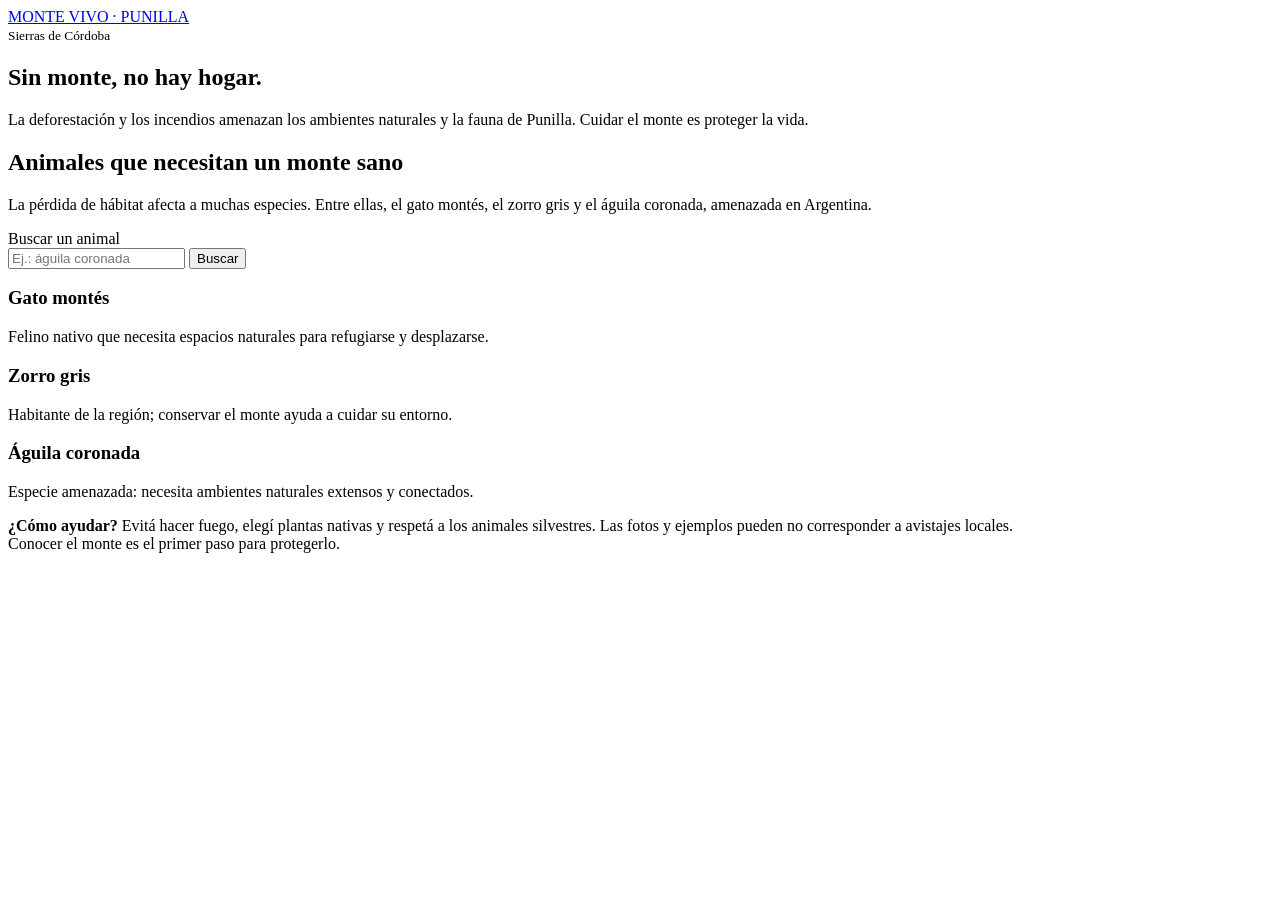
==== index.html @ 1c0e65d2 "Add initial HTML structure for Monte Vivo project" ====
<!DOCTYPE html>
<html lang="es">
<head>
  <meta charset="UTF-8">
  <meta name="viewport" content="width=device-width, initial-scale=1.0">
  <meta name="description" content="La fauna y los bosques nativos de Punilla necesitan nuestra ayuda.">
  <title>Monte vivo | Punilla</title>
  <link rel="stylesheet" href="inde.css">
</head>
<body>
  <header><a href="#">MONTE VIVO · PUNILLA</a></header>
  <section class="hero">
    <small>Sierras de Córdoba</small>
    <h1>Sin monte, no hay hogar.</h1>
    <p>La deforestación y los incendios amenazan los ambientes naturales y la fauna de Punilla. Cuidar el monte es proteger la vida.</p>
  </section>
  <main>
    <h2>Animales que necesitan un monte sano</h2>
    <p class="info">La pérdida de hábitat afecta a muchas especies. Entre ellas, el gato montés, el zorro gris y el águila coronada, amenazada en Argentina.</p>
    <form class="buscador" id="form-busqueda" role="search">
      <label for="busqueda">Buscar un animal</label>
      <div class="buscador-campo">
        <input id="busqueda" type="search" placeholder="Ej.: águila coronada" autocomplete="off">
        <button type="submit">Buscar</button>
      </div>
    </form>
    <p class="sin-resultados" id="sin-resultados" role="status" hidden>No encontramos animales con esa búsqueda.</p>
    <div class="fauna" id="lista-fauna">
      <article><h3>Gato montés</h3><p>Felino nativo que necesita espacios naturales para refugiarse y desplazarse.</p></article>
      <article><h3>Zorro gris</h3><p>Habitante de la región; conservar el monte ayuda a cuidar su entorno.</p></article>
      <article><h3>Águila coronada</h3><p>Especie amenazada: necesita ambientes naturales extensos y conectados.</p></article>
    </div>
    <div class="callout"><strong>¿Cómo ayudar?</strong> Evitá hacer fuego, elegí plantas nativas y respetá a los animales silvestres. <span class="info">Las fotos y ejemplos pueden no corresponder a avistajes locales.</span></div>
  </main>
  <footer>Conocer el monte es el primer paso para protegerlo.</footer>
  <script src="index.js" defer></script>
</body>
</html>
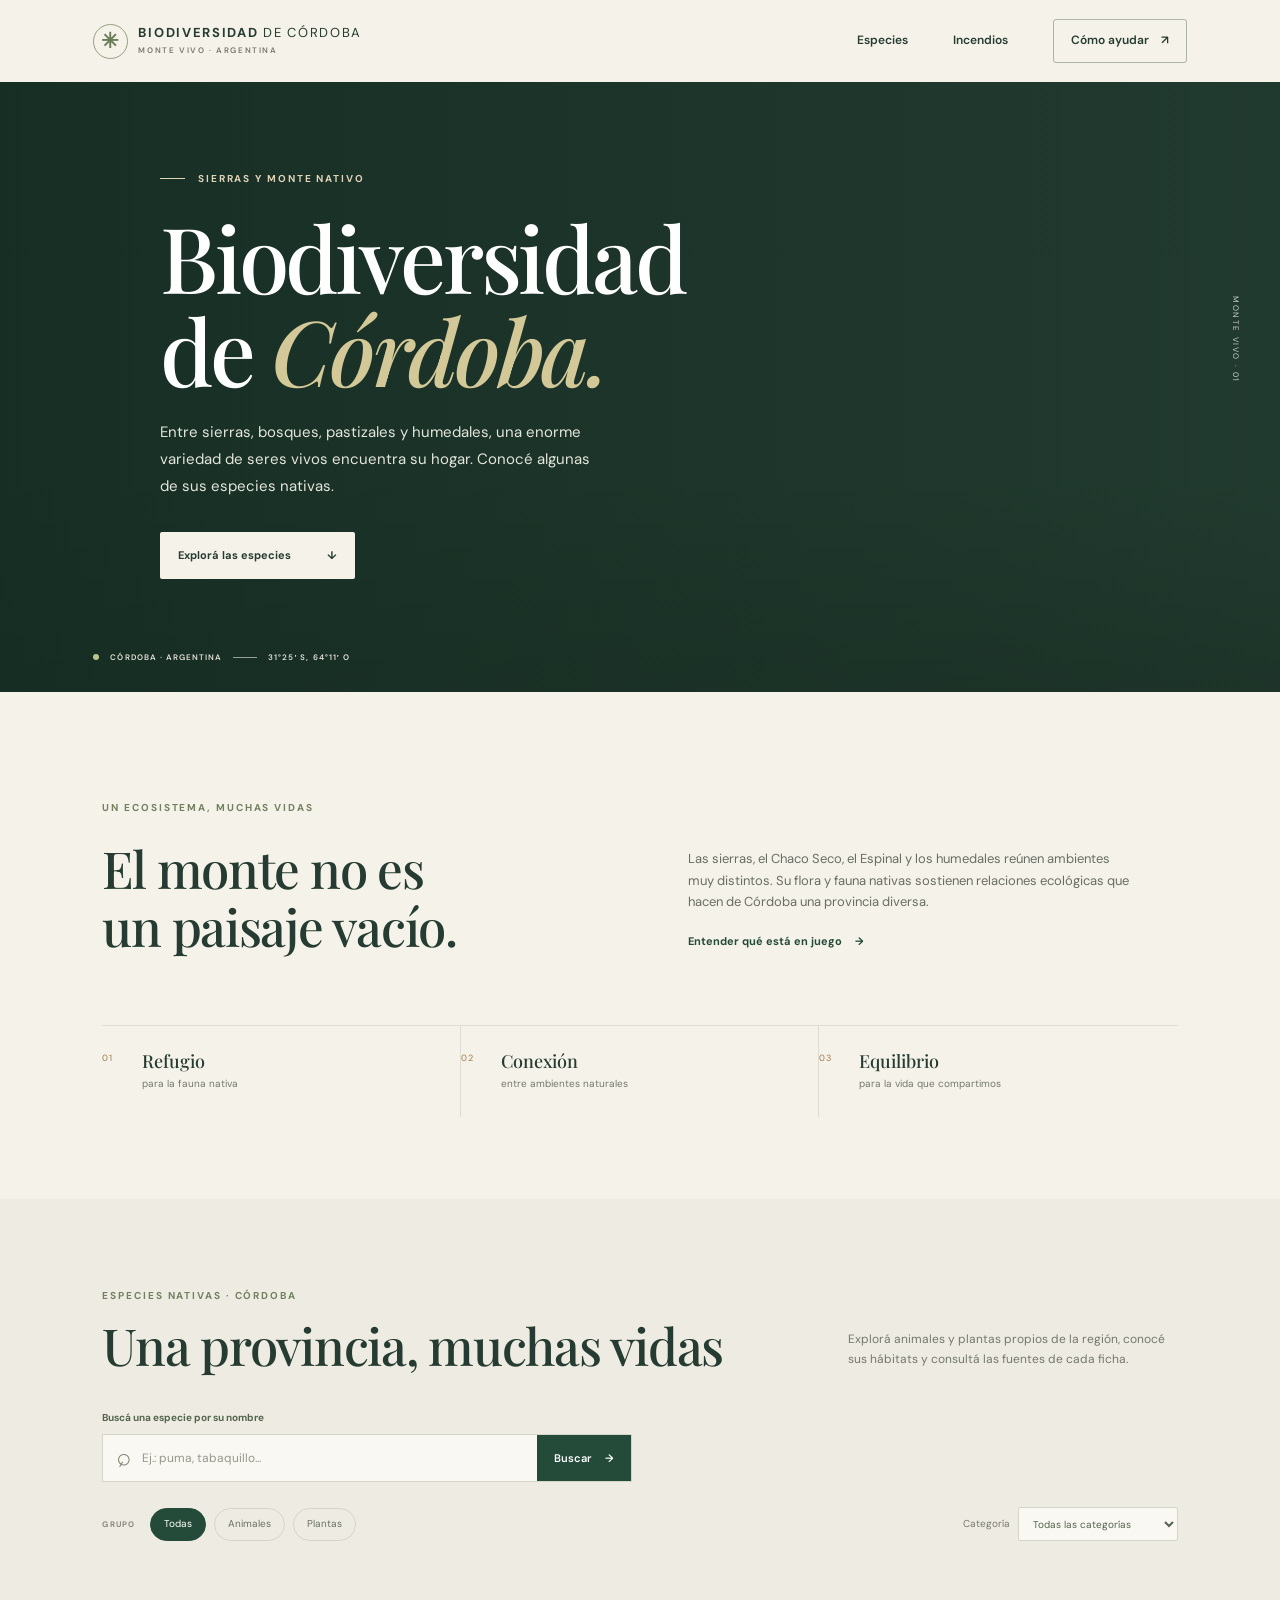
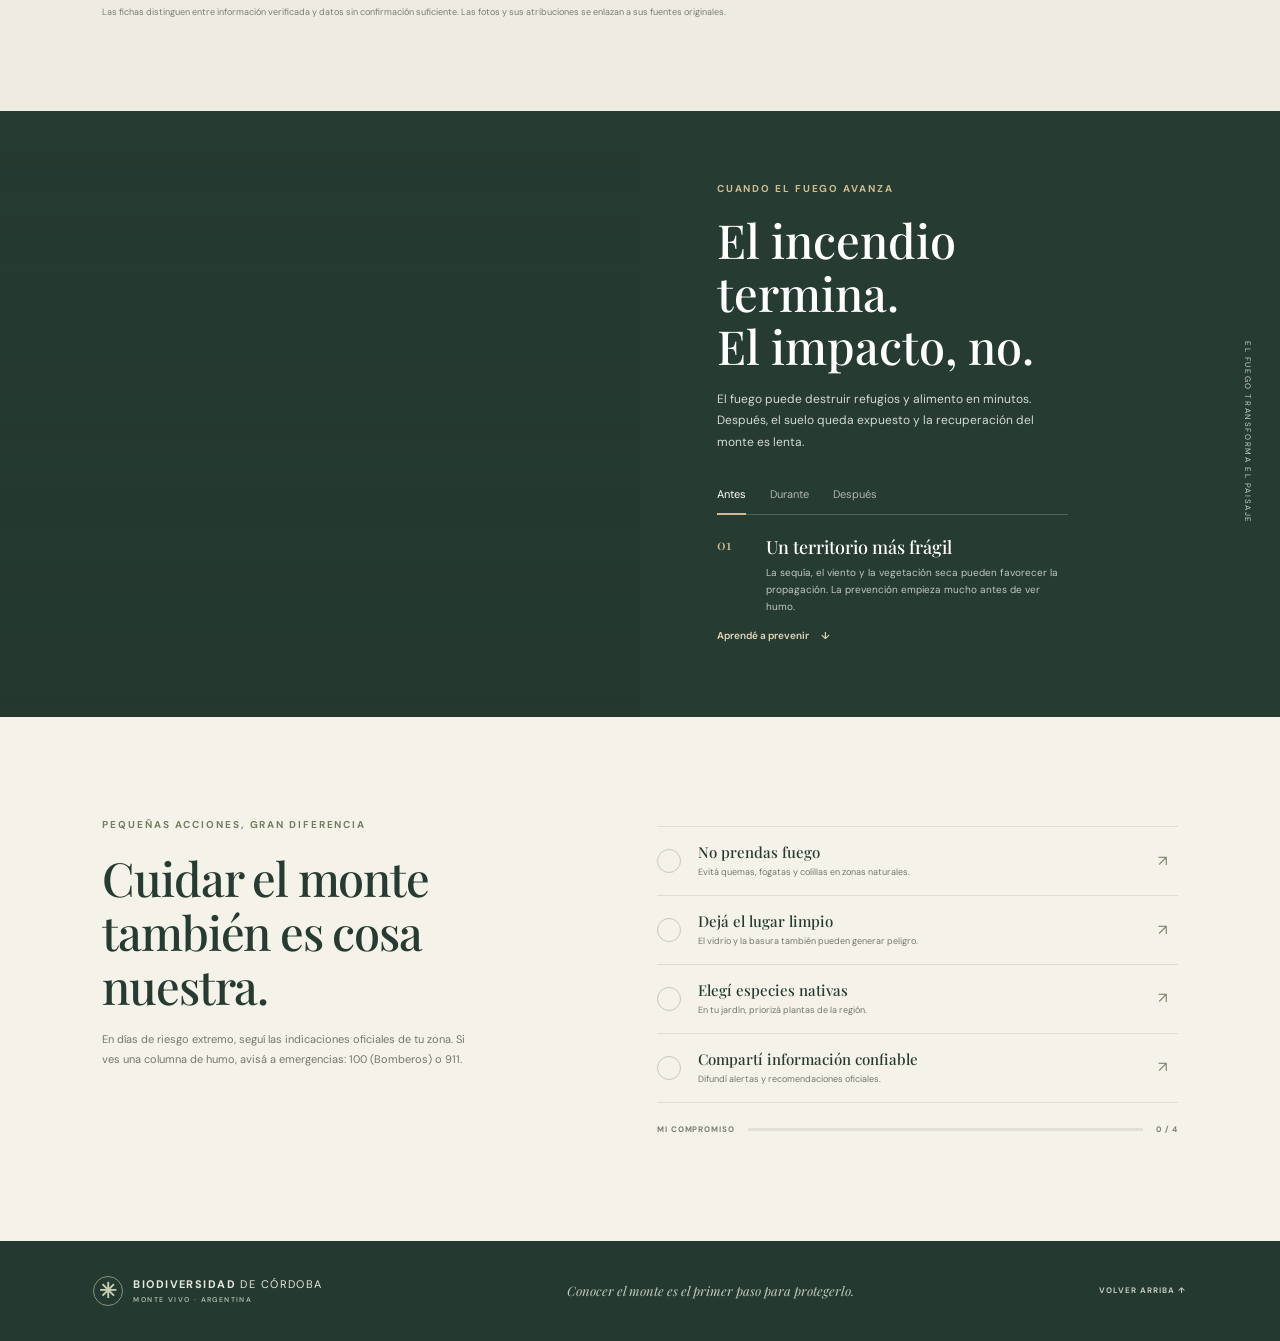
==== commit 46178aed: "idea de la pagina" ====
--- a/index.html
+++ b/index.html
@@ -3,36 +3,154 @@
 <head>
   <meta charset="UTF-8">
   <meta name="viewport" content="width=device-width, initial-scale=1.0">
-  <meta name="description" content="La fauna y los bosques nativos de Punilla necesitan nuestra ayuda.">
-  <title>Monte vivo | Punilla</title>
-  <link rel="stylesheet" href="inde.css">
+  <meta name="theme-color" content="#f5f2e9">
+  <meta name="description" content="Explorá la biodiversidad de Córdoba: animales y plantas nativos, sus hábitats y fuentes de información.">
+  <title>Biodiversidad de Córdoba | Monte vivo</title>
+  <link rel="preconnect" href="https://upload.wikimedia.org">
+  <link rel="preconnect" href="https://images.unsplash.com">
+  <link rel="stylesheet" href="style.css">
+  <script src="script.js" defer></script>
 </head>
 <body>
-  <header><a href="#">MONTE VIVO · PUNILLA</a></header>
-  <section class="hero">
-    <small>Sierras de Córdoba</small>
-    <h1>Sin monte, no hay hogar.</h1>
-    <p>La deforestación y los incendios amenazan los ambientes naturales y la fauna de Punilla. Cuidar el monte es proteger la vida.</p>
-  </section>
+  <header class="site-header">
+    <a class="brand" href="#" aria-label="Monte vivo, inicio">
+      <span class="brand-mark" aria-hidden="true">✳</span>
+      <span>BIODIVERSIDAD <span class="brand-light">DE CÓRDOBA</span><small>MONTE VIVO · ARGENTINA</small></span>
+    </a>
+    <nav aria-label="Navegación principal">
+      <a href="#especies">Especies</a>
+      <a href="#incendios">Incendios</a>
+      <a class="nav-cta" href="#ayudar">Cómo ayudar <span aria-hidden="true">↗</span></a>
+    </nav>
+  </header>
+
   <main>
-    <h2>Animales que necesitan un monte sano</h2>
-    <p class="info">La pérdida de hábitat afecta a muchas especies. Entre ellas, el gato montés, el zorro gris y el águila coronada, amenazada en Argentina.</p>
-    <form class="buscador" id="form-busqueda" role="search">
-      <label for="busqueda">Buscar un animal</label>
-      <div class="buscador-campo">
-        <input id="busqueda" type="search" placeholder="Ej.: águila coronada" autocomplete="off">
-        <button type="submit">Buscar</button>
+    <section class="hero" aria-labelledby="hero-title">
+      <div class="hero-image" aria-hidden="true"></div>
+      <div class="hero-content">
+        <p class="eyebrow"><span class="eyebrow-line"></span> SIERRAS Y MONTE NATIVO</p>
+        <h1 id="hero-title">Biodiversidad<br>de <em>Córdoba.</em></h1>
+        <p class="hero-copy">Entre sierras, bosques, pastizales y humedales, una enorme variedad de seres vivos encuentra su hogar. Conocé algunas de sus especies nativas.</p>
+        <a class="button button-light" href="#especies">Explorá las especies <span aria-hidden="true">↓</span></a>
       </div>
-    </form>
-    <p class="sin-resultados" id="sin-resultados" role="status" hidden>No encontramos animales con esa búsqueda.</p>
-    <div class="fauna" id="lista-fauna">
-      <article><h3>Gato montés</h3><p>Felino nativo que necesita espacios naturales para refugiarse y desplazarse.</p></article>
-      <article><h3>Zorro gris</h3><p>Habitante de la región; conservar el monte ayuda a cuidar su entorno.</p></article>
-      <article><h3>Águila coronada</h3><p>Especie amenazada: necesita ambientes naturales extensos y conectados.</p></article>
-    </div>
-    <div class="callout"><strong>¿Cómo ayudar?</strong> Evitá hacer fuego, elegí plantas nativas y respetá a los animales silvestres. <span class="info">Las fotos y ejemplos pueden no corresponder a avistajes locales.</span></div>
+      <div class="hero-note"><span class="note-dot"></span> CÓRDOBA · ARGENTINA <span class="note-divider"></span> 31°25′ S, 64°11′ O</div>
+      <div class="hero-side-label" aria-hidden="true">MONTE VIVO · 01</div>
+    </section>
+
+    <section class="intro section-wrap">
+      <p class="eyebrow eyebrow-dark">UN ECOSISTEMA, MUCHAS VIDAS</p>
+      <div class="intro-grid">
+        <h2>El monte no es<br>un paisaje vacío.</h2>
+        <div class="intro-copy">
+          <p>Las sierras, el Chaco Seco, el Espinal y los humedales reúnen ambientes muy distintos. Su flora y fauna nativas sostienen relaciones ecológicas que hacen de Córdoba una provincia diversa.</p>
+          <a class="text-link" href="#incendios">Entender qué está en juego <span aria-hidden="true">→</span></a>
+        </div>
+      </div>
+      <div class="intro-stats" aria-label="El monte es hogar de muchas formas de vida">
+        <div><span class="stat-mark">01</span><strong>Refugio</strong><small>para la fauna nativa</small></div>
+        <div><span class="stat-mark">02</span><strong>Conexión</strong><small>entre ambientes naturales</small></div>
+        <div><span class="stat-mark">03</span><strong>Equilibrio</strong><small>para la vida que compartimos</small></div>
+      </div>
+    </section>
+
+    <section class="species-section" id="especies" aria-labelledby="species-title">
+      <div class="section-wrap">
+        <div class="section-heading">
+          <div>
+            <p class="eyebrow eyebrow-dark">ESPECIES NATIVAS · CÓRDOBA</p>
+            <h2 id="species-title">Una provincia, muchas vidas</h2>
+          </div>
+          <p>Explorá animales y plantas propios de la región, conocé sus hábitats y consultá las fuentes de cada ficha.</p>
+        </div>
+        <form class="buscador" id="form-busqueda" role="search">
+          <label for="busqueda">Buscá una especie por su nombre</label>
+          <div class="buscador-campo">
+            <span class="search-icon" aria-hidden="true">⌕</span>
+            <input id="busqueda" type="search" placeholder="Ej.: puma, tabaquillo..." autocomplete="off">
+            <button type="submit" aria-label="Buscar especie">Buscar <span aria-hidden="true">→</span></button>
+          </div>
+        </form>
+        <div class="filter-row" role="group" aria-label="Filtrar por grupo">
+          <span>GRUPO</span>
+          <button type="button" class="filter-button active" data-filter="todos" aria-pressed="true">Todas</button>
+          <button type="button" class="filter-button" data-filter="animal" aria-pressed="false">Animales</button>
+          <button type="button" class="filter-button" data-filter="planta" aria-pressed="false">Plantas</button>
+          <label class="category-select-label" for="filtro-categoria">Categoría</label>
+          <select id="filtro-categoria" aria-label="Filtrar por categoría">
+            <option value="todas">Todas las categorías</option>
+            <option value="mamifero">Mamíferos</option>
+            <option value="ave">Aves</option>
+            <option value="reptil">Reptiles</option>
+            <option value="anfibio">Anfibios</option>
+            <option value="planta">Plantas</option>
+          </select>
+        </div>
+        <p class="sin-resultados" id="sin-resultados" role="status" hidden>No encontramos especies con esa búsqueda.</p>
+        <p class="results-count" id="results-count" aria-live="polite"></p>
+        <div class="fauna" id="lista-fauna"></div>
+        <p class="source-note">Las fichas distinguen entre información verificada y datos sin confirmación suficiente. Las fotos y sus atribuciones se enlazan a sus fuentes originales.</p>
+      </div>
+    </section>
+
+    <dialog class="species-dialog" id="species-dialog" aria-labelledby="dialog-title">
+      <form method="dialog" class="dialog-close-form">
+        <button class="dialog-close" aria-label="Cerrar ficha">×</button>
+      </form>
+      <div id="dialog-content"></div>
+    </dialog>
+
+    <section class="fire-section" id="incendios" aria-labelledby="fire-title">
+      <div class="fire-image" aria-hidden="true"></div>
+      <div class="fire-content">
+        <p class="eyebrow">CUANDO EL FUEGO AVANZA</p>
+        <h2 id="fire-title">El incendio termina.<br>El impacto, no.</h2>
+        <p class="fire-lead">El fuego puede destruir refugios y alimento en minutos. Después, el suelo queda expuesto y la recuperación del monte es lenta.</p>
+        <div class="fire-tabs" role="tablist" aria-label="Impacto de los incendios">
+          <button type="button" role="tab" id="tab-antes" aria-selected="true" aria-controls="panel-incendio" data-tab="antes">Antes</button>
+          <button type="button" role="tab" id="tab-durante" aria-selected="false" aria-controls="panel-incendio" data-tab="durante" tabindex="-1">Durante</button>
+          <button type="button" role="tab" id="tab-despues" aria-selected="false" aria-controls="panel-incendio" data-tab="despues" tabindex="-1">Después</button>
+        </div>
+        <div class="fire-panel" id="panel-incendio" role="tabpanel" aria-labelledby="tab-antes" tabindex="0" aria-live="polite">
+          <span class="panel-index">01</span>
+          <div><h3>Un territorio más frágil</h3><p>La sequía, el viento y la vegetación seca pueden favorecer la propagación. La prevención empieza mucho antes de ver humo.</p></div>
+        </div>
+        <a class="fire-link" href="#ayudar">Aprendé a prevenir <span aria-hidden="true">↓</span></a>
+      </div>
+      <span class="fire-side-label" aria-hidden="true">EL FUEGO TRANSFORMA EL PAISAJE</span>
+    </section>
+
+    <section class="help-section section-wrap" id="ayudar" aria-labelledby="help-title">
+      <div class="help-intro">
+        <p class="eyebrow eyebrow-dark">PEQUEÑAS ACCIONES, GRAN DIFERENCIA</p>
+        <h2 id="help-title">Cuidar el monte<br>también es cosa nuestra.</h2>
+        <p>En días de riesgo extremo, seguí las indicaciones oficiales de tu zona. Si ves una columna de humo, avisá a emergencias: 100 (Bomberos) o 911.</p>
+      </div>
+      <div class="action-list" aria-label="Acciones para prevenir incendios">
+        <button class="action-item" type="button" aria-pressed="false">
+          <span class="action-check" aria-hidden="true">✓</span><span><strong>No prendas fuego</strong><small>Evitá quemas, fogatas y colillas en zonas naturales.</small></span><span class="action-arrow" aria-hidden="true">↗</span>
+        </button>
+        <button class="action-item" type="button" aria-pressed="false">
+          <span class="action-check" aria-hidden="true">✓</span><span><strong>Dejá el lugar limpio</strong><small>El vidrio y la basura también pueden generar peligro.</small></span><span class="action-arrow" aria-hidden="true">↗</span>
+        </button>
+        <button class="action-item" type="button" aria-pressed="false">
+          <span class="action-check" aria-hidden="true">✓</span><span><strong>Elegí especies nativas</strong><small>En tu jardín, priorizá plantas de la región.</small></span><span class="action-arrow" aria-hidden="true">↗</span>
+        </button>
+        <button class="action-item" type="button" aria-pressed="false">
+          <span class="action-check" aria-hidden="true">✓</span><span><strong>Compartí información confiable</strong><small>Difundí alertas y recomendaciones oficiales.</small></span><span class="action-arrow" aria-hidden="true">↗</span>
+        </button>
+        <div class="action-progress" aria-live="polite">
+          <span class="progress-label">MI COMPROMISO</span>
+          <div class="progress-track"><span id="progress-fill"></span></div>
+          <span id="progress-count">0 / 4</span>
+        </div>
+      </div>
+    </section>
   </main>
-  <footer>Conocer el monte es el primer paso para protegerlo.</footer>
-  <script src="index.js" defer></script>
+
+  <footer class="site-footer">
+    <a class="brand footer-brand" href="#"><span class="brand-mark" aria-hidden="true">✳</span><span>BIODIVERSIDAD <span class="brand-light">DE CÓRDOBA</span><small>MONTE VIVO · ARGENTINA</small></span></a>
+    <p>Conocer el monte es el primer paso para protegerlo.</p>
+    <a class="back-top" href="#" aria-label="Volver al inicio">VOLVER ARRIBA ↑</a>
+  </footer>
 </body>
 </html>
--- a/style.css
+++ b/style.css
@@ -0,0 +1,270 @@
+@import url("https://fonts.googleapis.com/css2?family=DM+Sans:wght@400;500;600;700&family=Playfair+Display:ital,wght@0,500;0,600;0,700;1,500;1,600&display=swap");
+
+:root {
+  color-scheme: light;
+  --paper: #f5f2e9;
+  --ink: #263c32;
+  --green: #244b3a;
+  --moss: #687d58;
+  --muted: #73786e;
+  --line: #deddd1;
+  --serif: "Playfair Display", Georgia, serif;
+  --sans: "DM Sans", Arial, sans-serif;
+}
+
+* { box-sizing: border-box; }
+html { scroll-behavior: smooth; scroll-padding-top: 85px; }
+body { margin: 0; color: var(--ink); background: var(--paper); font: 15px/1.65 var(--sans); }
+a { color: inherit; }
+button, input { font: inherit; }
+button:focus-visible, a:focus-visible, input:focus-visible { outline: 2px solid #d59a53; outline-offset: 4px; }
+.site-header { height: 82px; padding: 0 7.3%; display: flex; align-items: center; justify-content: space-between; background: var(--paper); }
+.brand { display: inline-flex; align-items: center; gap: 10px; text-decoration: none; font-size: 13px; font-weight: 700; letter-spacing: .13em; line-height: 1.15; }
+.brand-mark { display: grid; width: 35px; height: 35px; place-items: center; border: 1px solid #93a081; border-radius: 50%; color: var(--moss); font-size: 21px; }
+.brand-light { font-weight: 400; }
+.brand small { display: block; margin-top: 5px; color: #77796f; font-size: 8px; font-weight: 600; letter-spacing: .2em; }
+.site-header nav { display: flex; align-items: center; gap: clamp(20px, 3.5vw, 48px); }
+.site-header nav a { text-decoration: none; font-size: 12px; font-weight: 600; }
+.site-header nav a:hover, .text-link:hover { color: #a26d37; }
+.site-header nav .nav-cta { padding: 11px 17px; border: 1px solid #aeb4a3; border-radius: 3px; }
+.nav-cta span { margin-left: 9px; }
+
+.hero { position: relative; display: flex; min-height: 610px; align-items: center; overflow: hidden; color: white; background: #233d31; }
+.hero-image { position: absolute; inset: 0; background: linear-gradient(90deg, rgba(20, 43, 34, .82) 0%, rgba(23, 45, 35, .58) 47%, rgba(22, 38, 31, .12) 100%), linear-gradient(0deg, rgba(17, 33, 25, .28), transparent 35%), url("https://images.unsplash.com/photo-1448375240586-882707db888b?auto=format&fit=crop&w=2000&q=85") center 48%/cover; transform: scale(1.015); }
+.hero-content { position: relative; z-index: 1; width: min(660px, 68%); margin: 0 0 24px 12.5%; }
+.eyebrow { margin: 0; color: #e0d4b8; font-size: 10px; font-weight: 700; letter-spacing: .19em; }
+.eyebrow-line { display: inline-block; width: 25px; height: 1px; margin: 0 9px 3px 0; background: currentColor; }
+.hero h1 { margin: 23px 0 22px; font: 500 clamp(54px, 7.4vw, 91px)/1.02 var(--serif); letter-spacing: -.035em; }
+.hero h1 em { color: #d3c897; font-weight: 500; }
+.hero-copy { max-width: 430px; margin: 0 0 32px; color: #e4e6dc; font-size: 15px; line-height: 1.8; }
+.button { display: inline-flex; align-items: center; justify-content: space-between; gap: 36px; min-height: 47px; padding: 0 17px; border: 1px solid transparent; border-radius: 2px; text-decoration: none; font-size: 11px; font-weight: 700; transition: background .2s, color .2s; }
+.button-light { color: var(--ink); background: #f5f2e9; }
+.button-light:hover { color: white; background: #526a4c; }
+.hero-note { position: absolute; z-index: 1; bottom: 28px; left: 7.3%; display: flex; align-items: center; gap: 11px; color: #e3e1d7; font-size: 8px; font-weight: 600; letter-spacing: .13em; }
+.note-dot { width: 6px; height: 6px; border-radius: 50%; background: #b9c68b; }
+.note-divider { width: 24px; height: 1px; background: rgba(255,255,255,.55); }
+.hero-side-label, .fire-side-label { position: absolute; right: 3%; color: rgba(255,255,255,.76); font-size: 8px; letter-spacing: .2em; writing-mode: vertical-rl; }
+.hero-side-label { top: 35%; }
+
+.section-wrap { width: min(1100px, 84%); margin: 0 auto; }
+.intro { padding-top: 108px; padding-bottom: 82px; }
+.eyebrow-dark { color: #71805f; }
+.intro-grid { display: grid; grid-template-columns: 1fr 1fr; gap: 9%; align-items: center; margin-top: 22px; }
+.intro h2, .section-heading h2, .help-intro h2 { margin: 0; font: 500 clamp(36px, 4.2vw, 51px)/1.15 var(--serif); letter-spacing: -.025em; }
+.intro-copy { max-width: 450px; padding-top: 5px; color: #686e64; font-size: 13px; }
+.intro-copy p { margin: 0 0 17px; }
+.text-link { color: var(--green); font-size: 11px; font-weight: 700; text-decoration: none; }
+.text-link span { margin-left: 10px; }
+.intro-stats { display: grid; grid-template-columns: repeat(3, 1fr); margin-top: 69px; border-top: 1px solid var(--line); }
+.intro-stats > div { position: relative; min-height: 91px; padding: 23px 18px 0 40px; border-right: 1px solid var(--line); }
+.intro-stats > div:first-child { padding-left: 40px; }
+.intro-stats > div:last-child { border: 0; }
+.stat-mark { position: absolute; top: 25px; left: 0; color: #a17a4c; font-size: 9px; letter-spacing: .1em; }
+.intro-stats strong, .intro-stats small { display: block; }
+.intro-stats strong { font: 500 18px var(--serif); }
+.intro-stats small { margin-top: 3px; color: var(--muted); font-size: 10px; }
+
+.species-section { padding: 89px 0 90px; background: #eeece2; }
+.section-heading { display: flex; align-items: end; justify-content: space-between; gap: 40px; }
+.section-heading h2 { margin-top: 12px; }
+.section-heading > p { max-width: 330px; margin: 0 0 5px; color: var(--muted); font-size: 12px; }
+.buscador { max-width: 530px; margin: 35px 0 25px; }
+.buscador label { display: block; margin-bottom: 8px; color: #53644c; font-size: 10px; font-weight: 700; }
+.buscador-campo { display: flex; height: 48px; align-items: center; border: 1px solid #d3d5c9; background: #f9f8f2; }
+.search-icon { padding-left: 13px; color: #7c826f; font-size: 25px; line-height: 1; transform: rotate(-15deg); }
+.buscador input { min-width: 0; flex: 1; height: 100%; padding: 0 11px; border: 0; outline: 0; color: var(--ink); background: transparent; font-size: 12px; }
+.buscador input::placeholder { color: #95988c; }
+.buscador button { height: 100%; padding: 0 17px; border: 0; color: white; background: var(--green); cursor: pointer; font-size: 11px; font-weight: 600; }
+.buscador button span { margin-left: 10px; }
+.buscador button:hover { background: #49624a; }
+.filter-row { display: flex; align-items: center; gap: 8px; margin-bottom: 21px; }
+.filter-row > span { margin-right: 7px; color: #88887d; font-size: 8px; font-weight: 700; letter-spacing: .14em; }
+.filter-button { padding: 7px 13px; border: 1px solid #d3d5c9; border-radius: 20px; color: #697064; background: transparent; cursor: pointer; font-size: 10px; }
+.filter-button:hover, .filter-button.active { border-color: var(--green); color: white; background: var(--green); }
+.fauna { display: grid; grid-template-columns: repeat(4, minmax(0, 1fr)); gap: 15px; }
+.species-card { min-width: 0; overflow: hidden; background: #faf9f4; transition: transform .25s, box-shadow .25s; }
+.species-card:hover { transform: translateY(-4px); box-shadow: 0 13px 28px rgba(43, 54, 41, .09); }
+.species-card[hidden] { display: none; }
+.species-visual { position: relative; display: flex; height: 166px; align-items: end; justify-content: space-between; overflow: hidden; padding: 13px; color: white; background-position: center; background-size: cover; isolation: isolate; }
+.species-visual::before, .species-visual::after { position: absolute; z-index: -1; content: ""; }
+.species-visual::before { inset: 0; background: linear-gradient(0deg, rgba(20, 34, 26, .65), transparent 58%); }
+.species-visual::after { right: -12%; bottom: -57%; width: 88%; height: 120%; border: 1px solid rgba(255,255,255,.38); border-radius: 50%; box-shadow: 0 0 0 17px rgba(255,255,255,.08), 0 0 0 34px rgba(255,255,255,.06); transform: rotate(-15deg); }
+.visual-label, .visual-number { position: relative; z-index: 1; font-size: 7px; font-weight: 700; letter-spacing: .13em; }
+.visual-number { font-weight: 500; }
+.visual-symbol { position: absolute; top: 41%; left: 50%; color: rgba(255,255,255,.8); font-size: 39px; text-shadow: 0 2px 12px rgba(0,0,0,.2); transform: translate(-50%, -50%); }
+.card-content { padding: 16px 15px 13px; }
+.card-meta { display: flex; min-height: 19px; align-items: center; justify-content: space-between; gap: 4px; color: #74796b; font-size: 7px; font-weight: 700; letter-spacing: .13em; }
+.status { padding: 3px 6px; border-radius: 2px; font-size: 7px; letter-spacing: .08em; }
+.status-danger { color: #9c523d; background: #f3e5dc; }
+.status-watch { color: #817044; background: #f0ead4; }
+.card-content h3 { margin: 10px 0 0; font: 500 20px/1.18 var(--serif); }
+.scientific { margin: 3px 0 11px !important; color: #85877c !important; font: italic 10px var(--serif) !important; }
+.card-content > p:not(.scientific) { min-height: 82px; margin: 0; color: #6b7066; font-size: 10px; line-height: 1.65; }
+.card-footer { display: flex; align-items: center; justify-content: space-between; gap: 5px; margin-top: 13px; padding-top: 10px; border-top: 1px solid #e8e7dd; color: #58664f; font-size: 8px; font-weight: 600; }
+.card-arrow { font-size: 14px; }
+.sin-resultados { margin: 10px 0 18px; color: #795044; font-size: 12px; }
+.source-note { margin: 17px 0 0; color: #7a7c72; font-size: 9px; line-height: 1.7; }
+
+.fire-section { position: relative; display: grid; min-height: 590px; grid-template-columns: 1fr 1fr; overflow: hidden; color: white; background: #263b32; }
+.fire-image { min-height: 590px; background: linear-gradient(0deg, rgba(27, 44, 35, .2), rgba(27, 44, 35, .05)), url("https://images.unsplash.com/photo-1473448912268-2022ce9509d8?auto=format&fit=crop&w=1200&q=85") center/cover; }
+.fire-content { align-self: center; max-width: 530px; padding: 70px 16% 70px 12%; }
+.fire-content .eyebrow { color: #d0bd8e; }
+.fire-content h2 { margin: 16px 0; font: 500 clamp(34px, 4vw, 47px)/1.13 var(--serif); }
+.fire-lead { max-width: 390px; margin: 0; color: #d5dad1; font-size: 12px; line-height: 1.8; }
+.fire-tabs { display: flex; gap: 24px; margin-top: 32px; border-bottom: 1px solid rgba(255,255,255,.2); }
+.fire-tabs button { position: relative; padding: 0 0 11px; border: 0; color: #aeb7ad; background: transparent; cursor: pointer; font-size: 11px; }
+.fire-tabs button[aria-selected="true"] { color: white; }
+.fire-tabs button[aria-selected="true"]::after { position: absolute; right: 0; bottom: -1px; left: 0; height: 2px; background: #d0bd8e; content: ""; }
+.fire-panel { display: grid; min-height: 105px; grid-template-columns: 37px 1fr; gap: 12px; padding-top: 20px; }
+.panel-index { color: #d0bd8e; font: 500 14px var(--serif); }
+.fire-panel h3 { margin: 0 0 5px; font: 500 18px var(--serif); }
+.fire-panel p { margin: 0; color: #c1c9be; font-size: 10px; line-height: 1.7; }
+.fire-link { display: inline-block; margin-top: 8px; color: #e3d7b9; font-size: 10px; font-weight: 600; text-decoration: none; }
+.fire-link span { margin-left: 10px; }
+.fire-side-label { top: 38%; right: 2%; }
+
+.help-section { display: grid; grid-template-columns: .9fr 1.1fr; gap: 12%; padding-top: 100px; padding-bottom: 105px; }
+.help-intro h2 { margin: 17px 0; font-size: clamp(35px, 4vw, 47px); }
+.help-intro > p:last-child { max-width: 370px; color: var(--muted); font-size: 11px; line-height: 1.8; }
+.action-list { padding-top: 9px; }
+.action-item { display: grid; width: 100%; grid-template-columns: 29px 1fr 20px; align-items: center; gap: 12px; padding: 15px 0; border: 0; border-bottom: 1px solid var(--line); color: var(--ink); background: transparent; text-align: left; cursor: pointer; }
+.action-item:first-child { border-top: 1px solid var(--line); }
+.action-check { display: grid; width: 24px; height: 24px; place-items: center; border: 1px solid #c6c9ba; border-radius: 50%; color: transparent; font-size: 12px; transition: background .2s, color .2s; }
+.action-item[aria-pressed="true"] .action-check { border-color: #667b58; color: white; background: #667b58; }
+.action-item strong, .action-item small { display: block; }
+.action-item strong { font: 500 15px var(--serif); }
+.action-item small { margin-top: 3px; color: var(--muted); font-size: 9px; }
+.action-arrow { color: #7b846d; font-size: 15px; transition: transform .2s; }
+.action-item:hover .action-arrow { transform: translate(2px, -2px); }
+.action-progress { display: grid; grid-template-columns: auto 1fr auto; align-items: center; gap: 13px; margin-top: 20px; }
+.progress-label, #progress-count { color: #77806d; font-size: 8px; font-weight: 700; letter-spacing: .11em; }
+.progress-track { height: 3px; overflow: hidden; background: #e2e1d6; }
+.progress-track span { display: block; width: 0; height: 100%; background: #70835d; transition: width .25s; }
+
+.site-footer { display: flex; min-height: 100px; align-items: center; justify-content: space-between; gap: 25px; padding: 20px 7.3%; color: #e6e9df; background: #243a30; }
+.footer-brand { font-size: 11px; }
+.footer-brand .brand-mark { width: 30px; height: 30px; border-color: #89937c; color: #c5cbaf; }
+.footer-brand small { color: #adb6a6; font-size: 7px; }
+.site-footer > p { margin: 0; color: #c3cabe; font: italic 13px var(--serif); }
+.back-top { color: #c3cabe; font-size: 8px; font-weight: 700; letter-spacing: .13em; text-decoration: none; }
+
+@media (min-width: 1400px) {
+  .hero { min-height: 680px; }
+}
+@media (max-width: 900px) {
+  .section-wrap { width: 88%; }
+  .hero-content { margin-left: 9%; }
+  .fauna { grid-template-columns: repeat(2, minmax(0, 1fr)); gap: 18px; }
+  .species-visual { height: 190px; }
+  .card-content > p:not(.scientific) { min-height: 60px; }
+  .fire-content { padding-right: 12%; padding-left: 10%; }
+  .help-section { gap: 7%; }
+}
+@media (max-width: 600px) {
+  html { scroll-padding-top: 15px; }
+  .site-header { height: auto; min-height: 74px; padding: 13px 6%; align-items: flex-start; gap: 13px; }
+  .brand { gap: 7px; font-size: 10px; }
+  .brand-mark { width: 30px; height: 30px; font-size: 18px; }
+  .brand small { font-size: 6px; }
+  .site-header nav { justify-content: flex-end; flex-wrap: wrap; gap: 8px 14px; padding-top: 5px; }
+  .site-header nav a { font-size: 9px; }
+  .site-header nav .nav-cta { padding: 6px 8px; }
+  .hero { min-height: 590px; align-items: center; }
+  .hero-image { background-position: 58% center; }
+  .hero-content { width: 86%; margin: -10px 0 28px 7%; }
+  .hero h1 { font-size: clamp(54px, 13vw, 72px); }
+  .hero-copy { max-width: 350px; font-size: 13px; }
+  .hero-note { left: 7%; font-size: 7px; }
+  .hero-side-label { right: 3%; font-size: 7px; }
+  .section-wrap { width: 88%; }
+  .intro { padding-top: 74px; padding-bottom: 65px; }
+  .intro-grid { grid-template-columns: 1fr; gap: 15px; }
+  .intro h2, .section-heading h2 { font-size: 39px; }
+  .intro-stats { margin-top: 40px; }
+  .intro-stats > div, .intro-stats > div:first-child { min-height: 82px; padding: 20px 7px 0 23px; }
+  .stat-mark { top: 22px; font-size: 7px; }
+  .intro-stats strong { font-size: 15px; }
+  .intro-stats small { font-size: 8px; line-height: 1.4; }
+  .species-section { padding: 68px 0; }
+  .section-heading { display: block; }
+  .section-heading > p { margin-top: 13px; }
+  .buscador { margin-top: 25px; }
+  .filter-row { gap: 6px; flex-wrap: wrap; }
+  .filter-row > span { width: 100%; margin-bottom: 2px; }
+  .filter-button { padding: 7px 10px; font-size: 9px; }
+  .fauna { grid-template-columns: 1fr; gap: 15px; }
+  .species-visual { height: 205px; }
+  .card-content { padding: 17px; }
+  .card-content > p:not(.scientific) { min-height: 0; }
+  .source-note { font-size: 8px; }
+  .fire-section { grid-template-columns: 1fr; }
+  .fire-image { min-height: 270px; }
+  .fire-content { max-width: none; padding: 52px 8% 60px; }
+  .fire-content h2 { font-size: 39px; }
+  .fire-side-label { top: 14%; right: 4%; }
+  .help-section { grid-template-columns: 1fr; gap: 25px; padding-top: 70px; padding-bottom: 75px; }
+  .help-intro h2 { font-size: 39px; }
+  .action-item { gap: 9px; }
+  .action-item strong { font-size: 14px; }
+  .action-item small { font-size: 8px; }
+  .site-footer { min-height: 120px; flex-wrap: wrap; padding: 22px 6%; }
+  .site-footer > p { order: 1; width: 100%; font-size: 12px; }
+  .back-top { font-size: 7px; }
+}
+
+.filter-row { flex-wrap: wrap; }
+.category-select-label { margin-left: auto; color: #77796f; font-size: 10px; }
+.filter-row select { min-height: 34px; padding: 0 30px 0 10px; border: 1px solid #d3d5c9; border-radius: 2px; color: #53644c; background: #f9f8f2; font: inherit; font-size: 10px; }
+.results-count { min-height: 16px; margin: -7px 0 13px; color: #73786e; font-size: 10px; }
+.fauna { grid-template-columns: repeat(4, minmax(0, 1fr)); }
+.species-card { display: flex; flex-direction: column; }
+.species-visual { display: block; height: auto; aspect-ratio: 1.37; padding: 0; background: #d9dece; }
+.species-visual::before, .species-visual::after { display: none; }
+.species-visual img { display: block; width: 100%; height: 100%; object-fit: cover; }
+.species-visual img.image-missing { visibility: hidden; }
+.image-fallback { position: absolute; inset: 0; display: grid; place-items: center; color: #53644c; font-size: 11px; }
+.visual-label, .visual-number, .visual-symbol { display: none; }
+.card-content { display: flex; flex: 1; flex-direction: column; padding: 16px; }
+.card-content > p:not(.scientific) { min-height: 0; flex: 1; }
+.card-footer { margin-top: 15px; }
+.card-footer .card-arrow { display: none; }
+.species-details-button { width: 100%; margin-top: 14px; padding: 10px 11px; border: 1px solid #bdc5b5; border-radius: 2px; color: var(--green); background: transparent; cursor: pointer; font-size: 10px; font-weight: 700; text-align: left; }
+.species-details-button span { float: right; }
+.species-details-button:hover { border-color: var(--green); color: white; background: var(--green); }
+.photo-credit { display: block; padding: 5px 9px; color: #f6f5ed; background: #31483a; font-size: 8px; line-height: 1.4; }
+.photo-credit a { color: inherit; }
+.source-note { margin-top: 21px; }
+.species-dialog { width: min(660px, calc(100% - 32px)); max-height: min(86vh, 880px); padding: 0; border: 0; color: var(--ink); background: var(--paper); box-shadow: 0 18px 80px rgba(0, 0, 0, .28); }
+.species-dialog::backdrop { background: rgba(18, 30, 24, .72); backdrop-filter: blur(3px); }
+.dialog-close-form { position: sticky; z-index: 1; top: 0; display: flex; justify-content: flex-end; height: 0; }
+.dialog-close { display: grid; width: 42px; height: 42px; place-items: center; margin: 12px 12px 0 0; border: 0; border-radius: 50%; color: #fff; background: rgba(31, 52, 40, .82); cursor: pointer; font-size: 27px; line-height: 1; }
+.dialog-image { display: block; width: 100%; max-height: 330px; aspect-ratio: 1.8; object-fit: cover; background: #d9dece; }
+.dialog-body { padding: 27px clamp(20px, 5vw, 42px) 36px; }
+.dialog-body h2 { margin: 9px 0 0; font: 500 clamp(30px, 6vw, 43px)/1.15 var(--serif); }
+.dialog-body .scientific { margin: 4px 0 18px !important; }
+.dialog-description { color: #5f665c; font-size: 13px; }
+.detail-grid { display: grid; grid-template-columns: 1fr 1fr; gap: 18px 24px; margin-top: 22px; }
+.detail-grid h3, .source-list h3 { margin: 0 0 4px; color: #60704f; font-size: 9px; letter-spacing: .12em; text-transform: uppercase; }
+.detail-grid p { margin: 0; color: #5f665c; font-size: 11px; }
+.source-list { margin-top: 27px; padding-top: 18px; border-top: 1px solid var(--line); }
+.source-list ul { margin: 9px 0 0; padding-left: 18px; }
+.source-list li { margin: 7px 0; color: #5f665c; font-size: 10px; }
+.source-list a { color: var(--green); text-decoration-thickness: 1px; text-underline-offset: 2px; }
+.dialog-navigation { display: flex; justify-content: space-between; gap: 12px; margin-top: 24px; }
+.dialog-navigation button:disabled { opacity: .4; cursor: not-allowed; }
+.dialog-image.image-missing { visibility: hidden; }
+
+@media (max-width: 900px) {
+  .fauna { grid-template-columns: repeat(2, minmax(0, 1fr)); }
+}
+@media (max-width: 600px) {
+  .filter-row { gap: 7px; }
+  .category-select-label { margin: 8px 0 0; }
+  .filter-row select { margin-top: 8px; }
+  .fauna { grid-template-columns: 1fr; }
+  .species-visual { aspect-ratio: 1.55; }
+  .detail-grid { grid-template-columns: 1fr; gap: 14px; }
+}
+@media (prefers-reduced-motion: reduce) {
+  *, *::before, *::after { scroll-behavior: auto !important; transition-duration: .01ms !important; }
+}
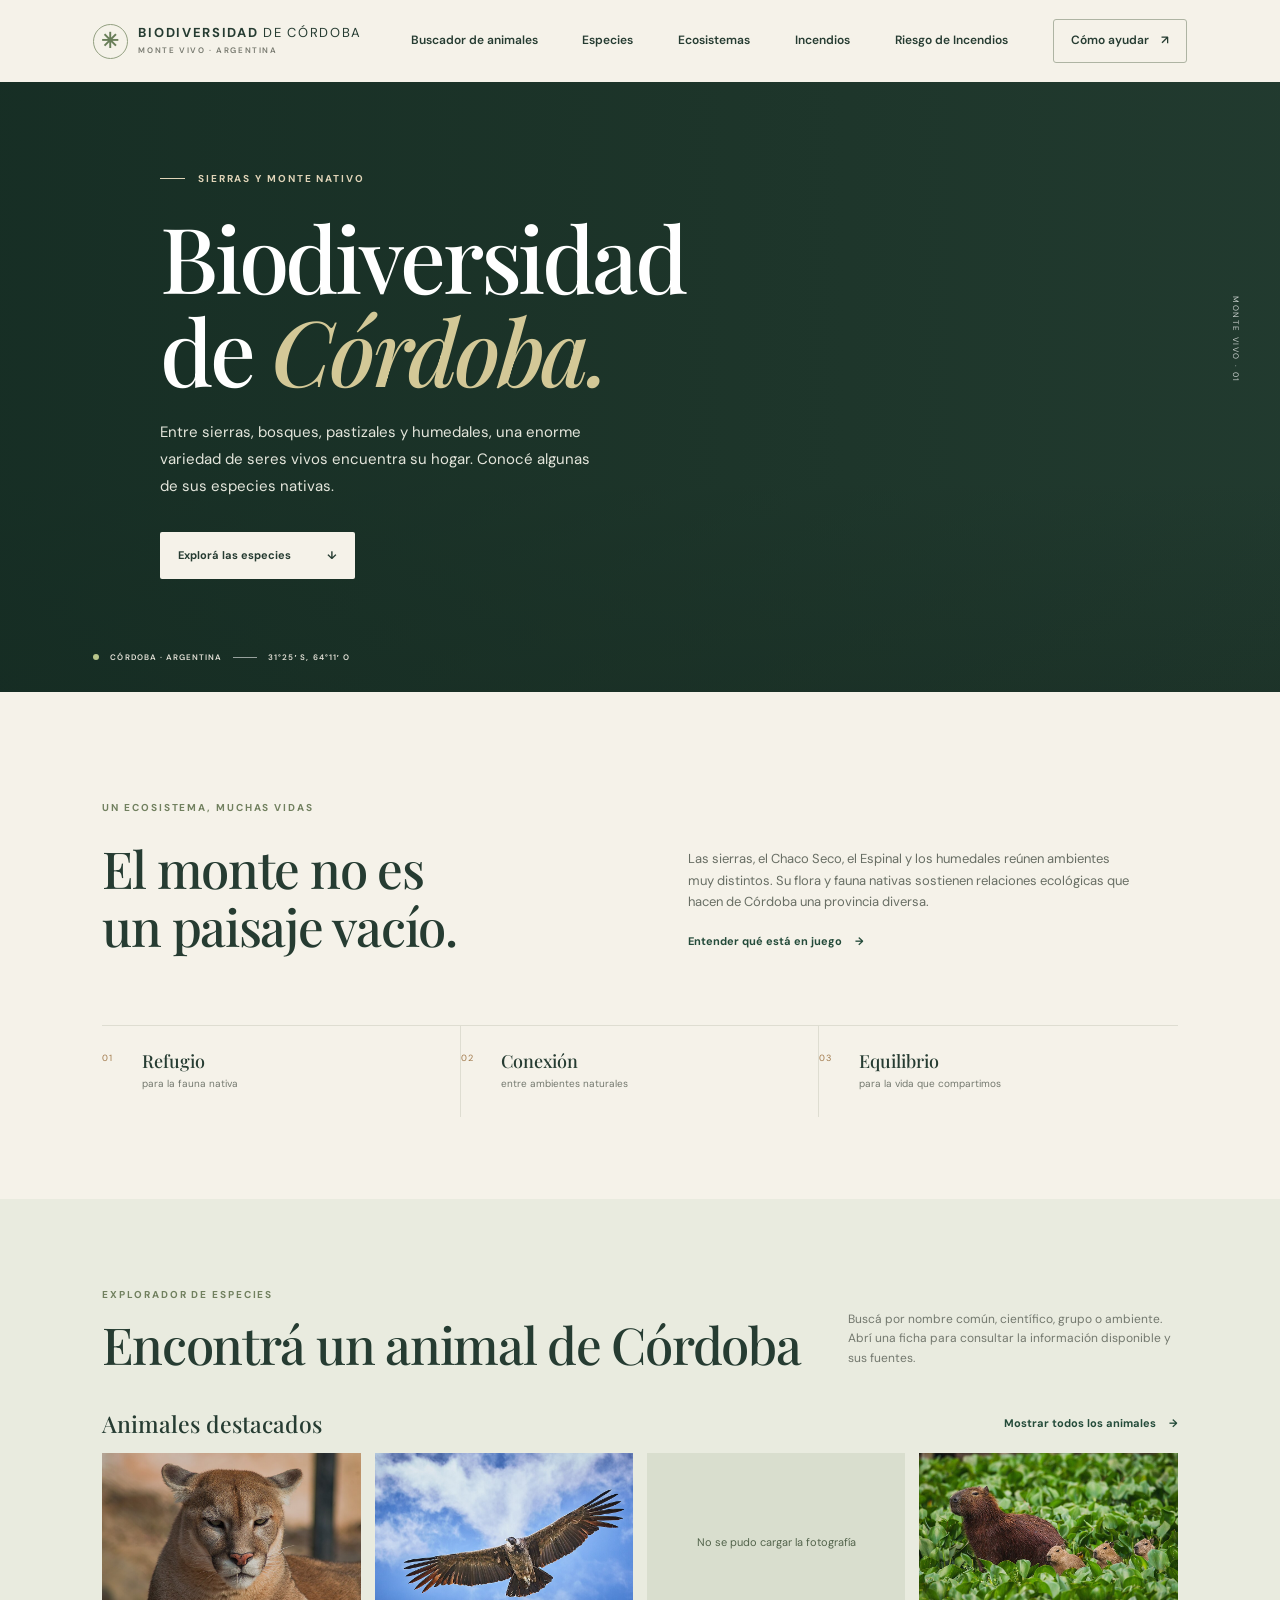
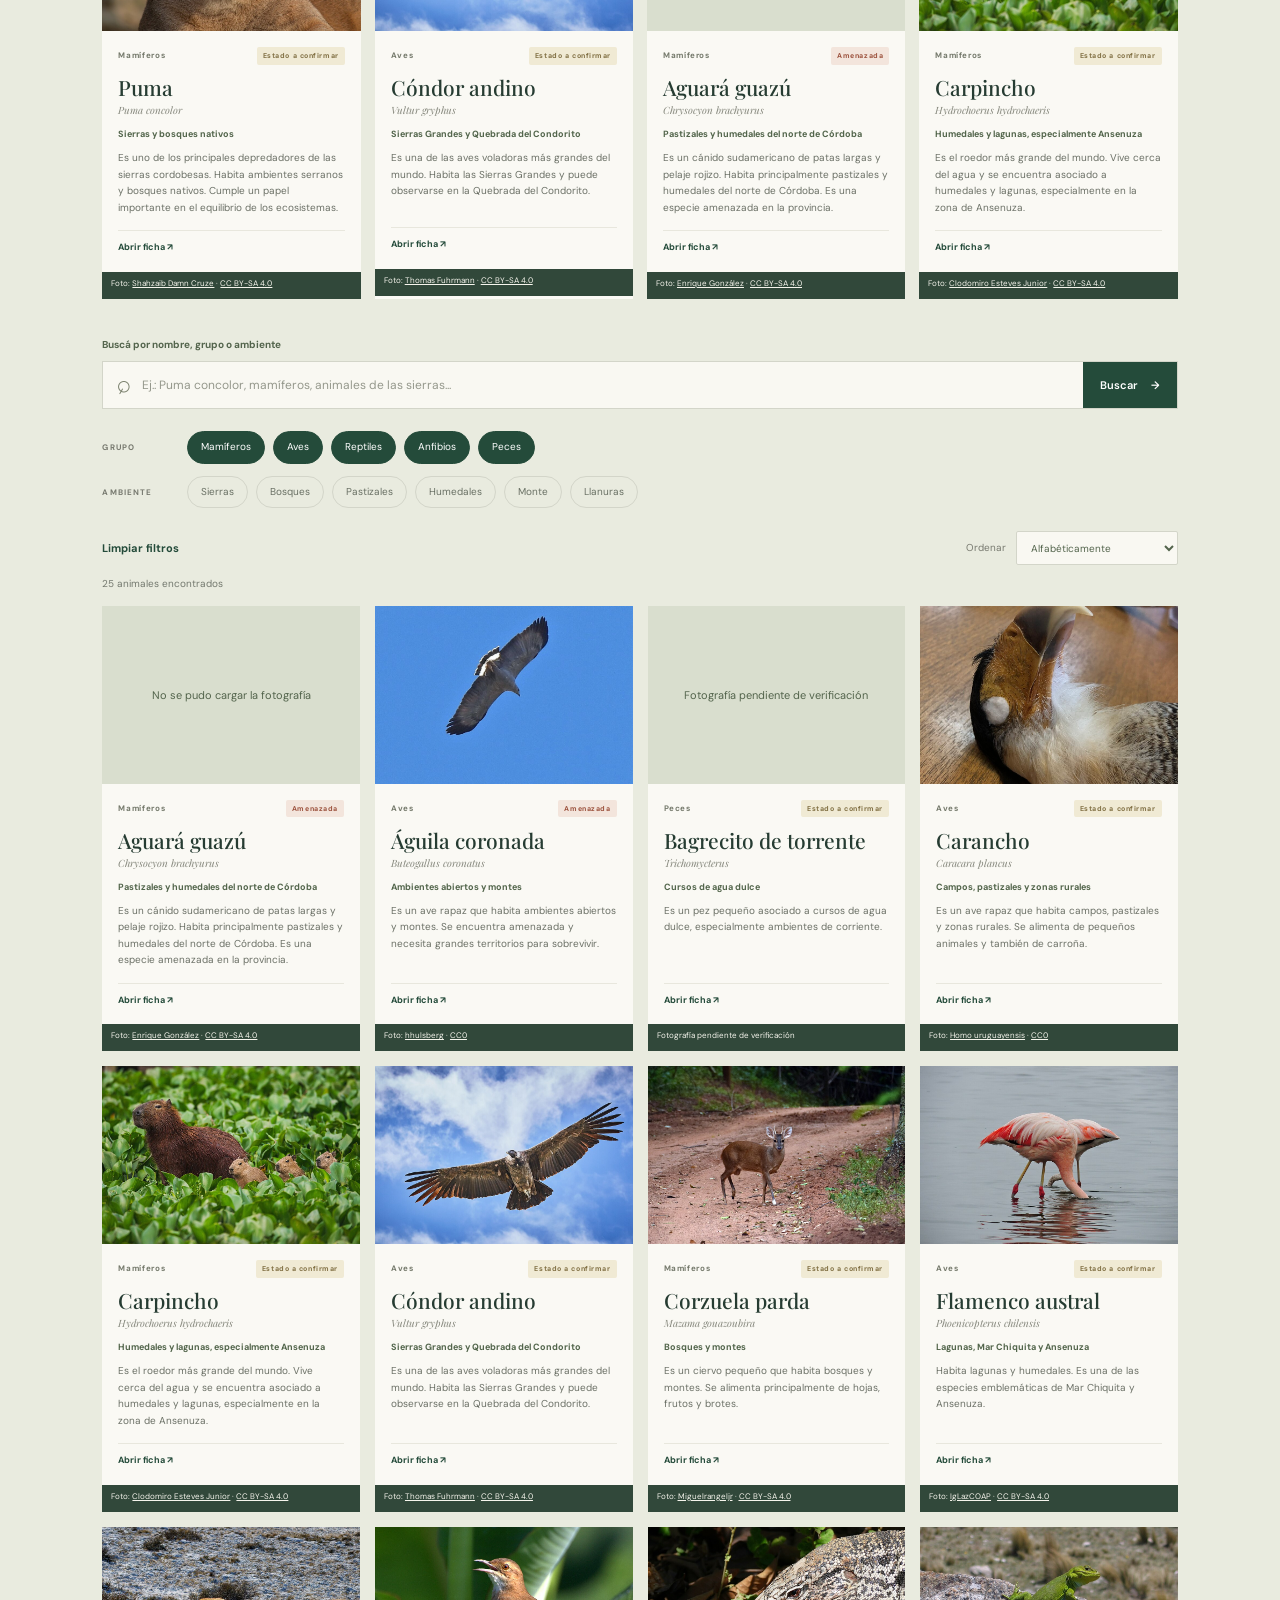
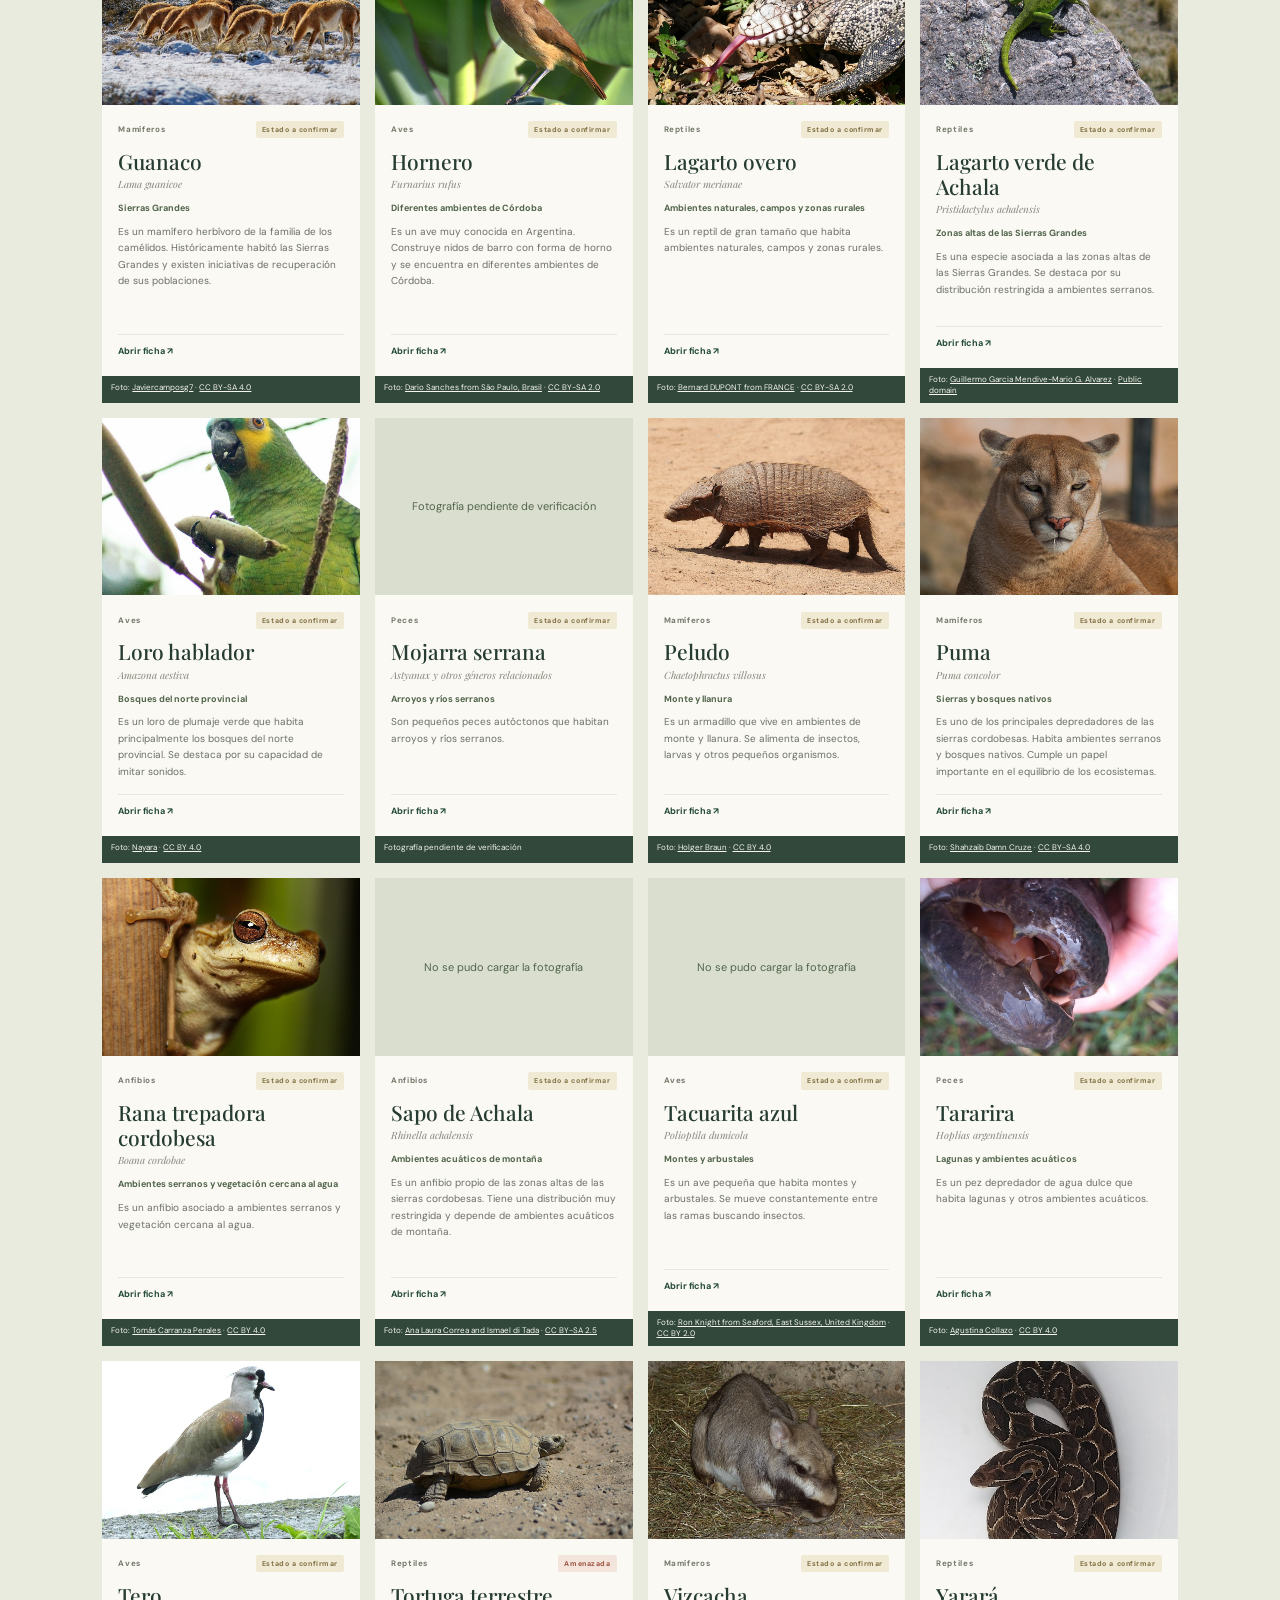
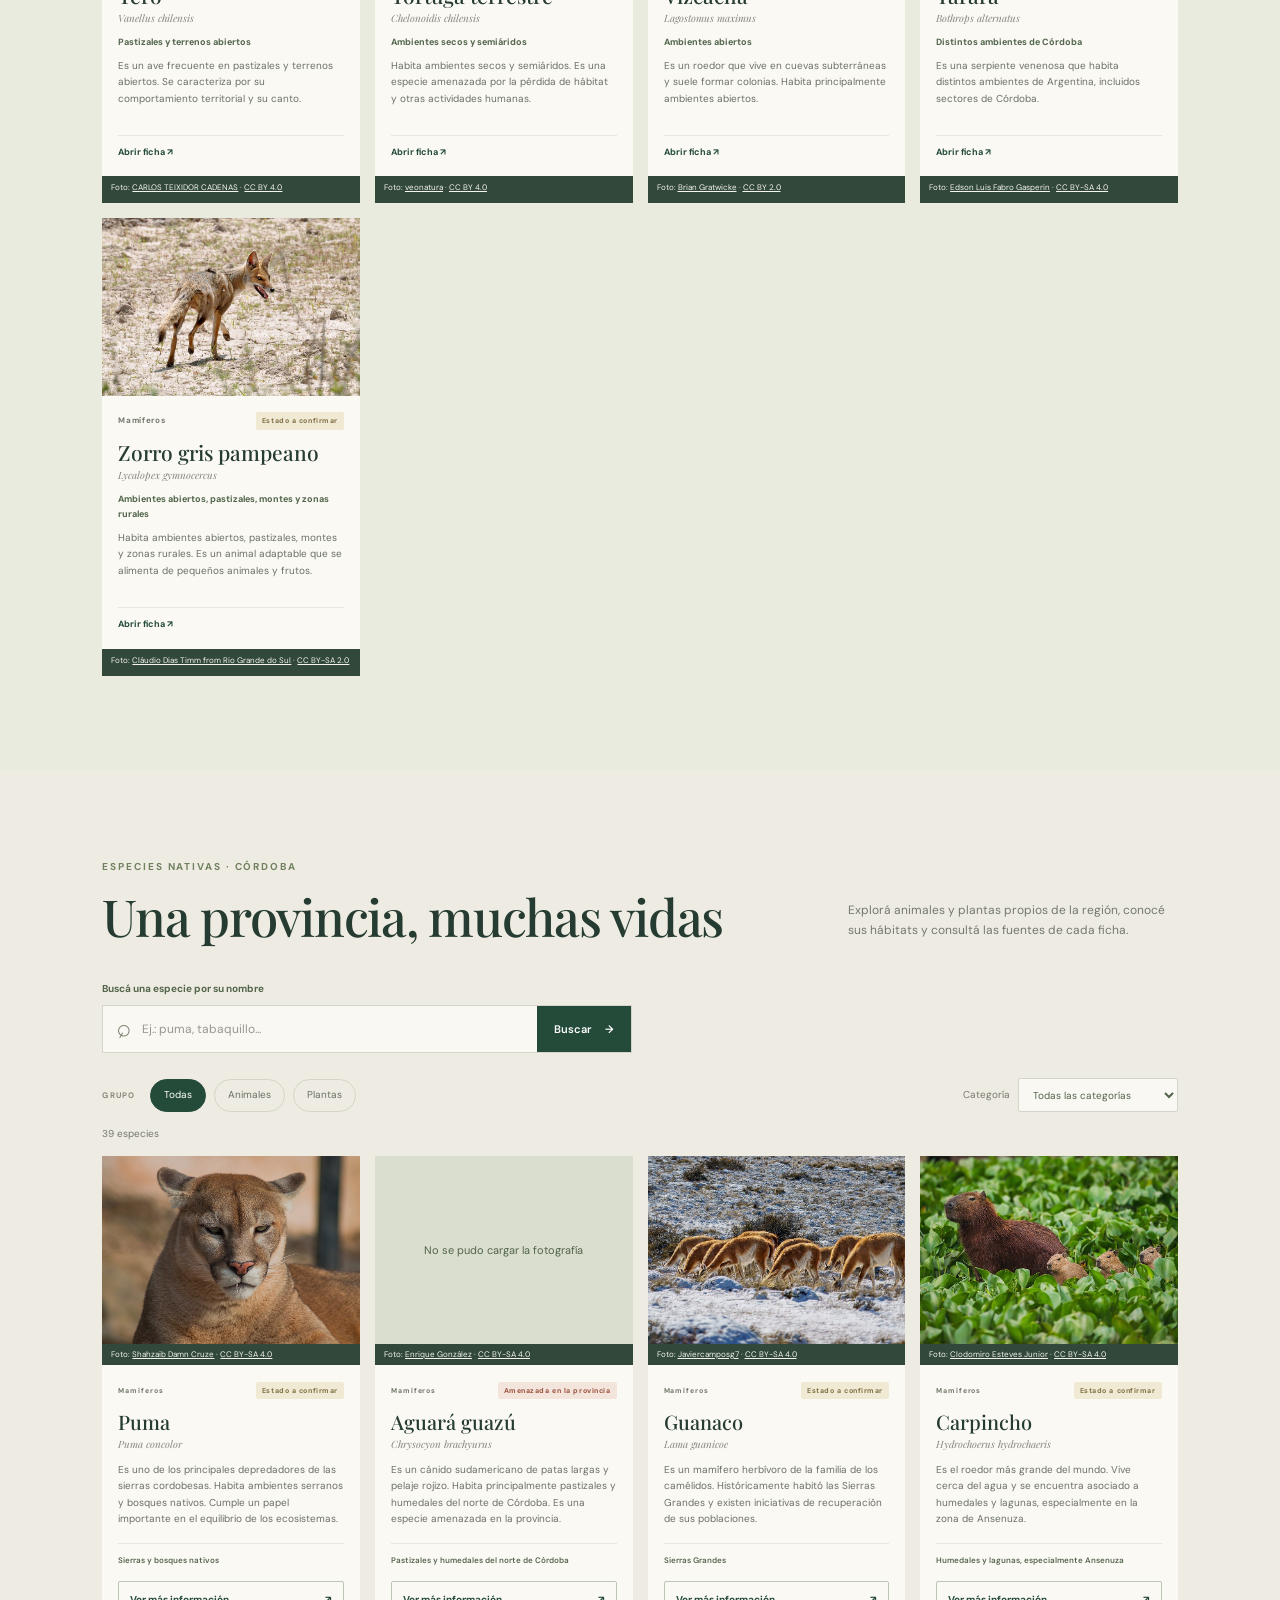
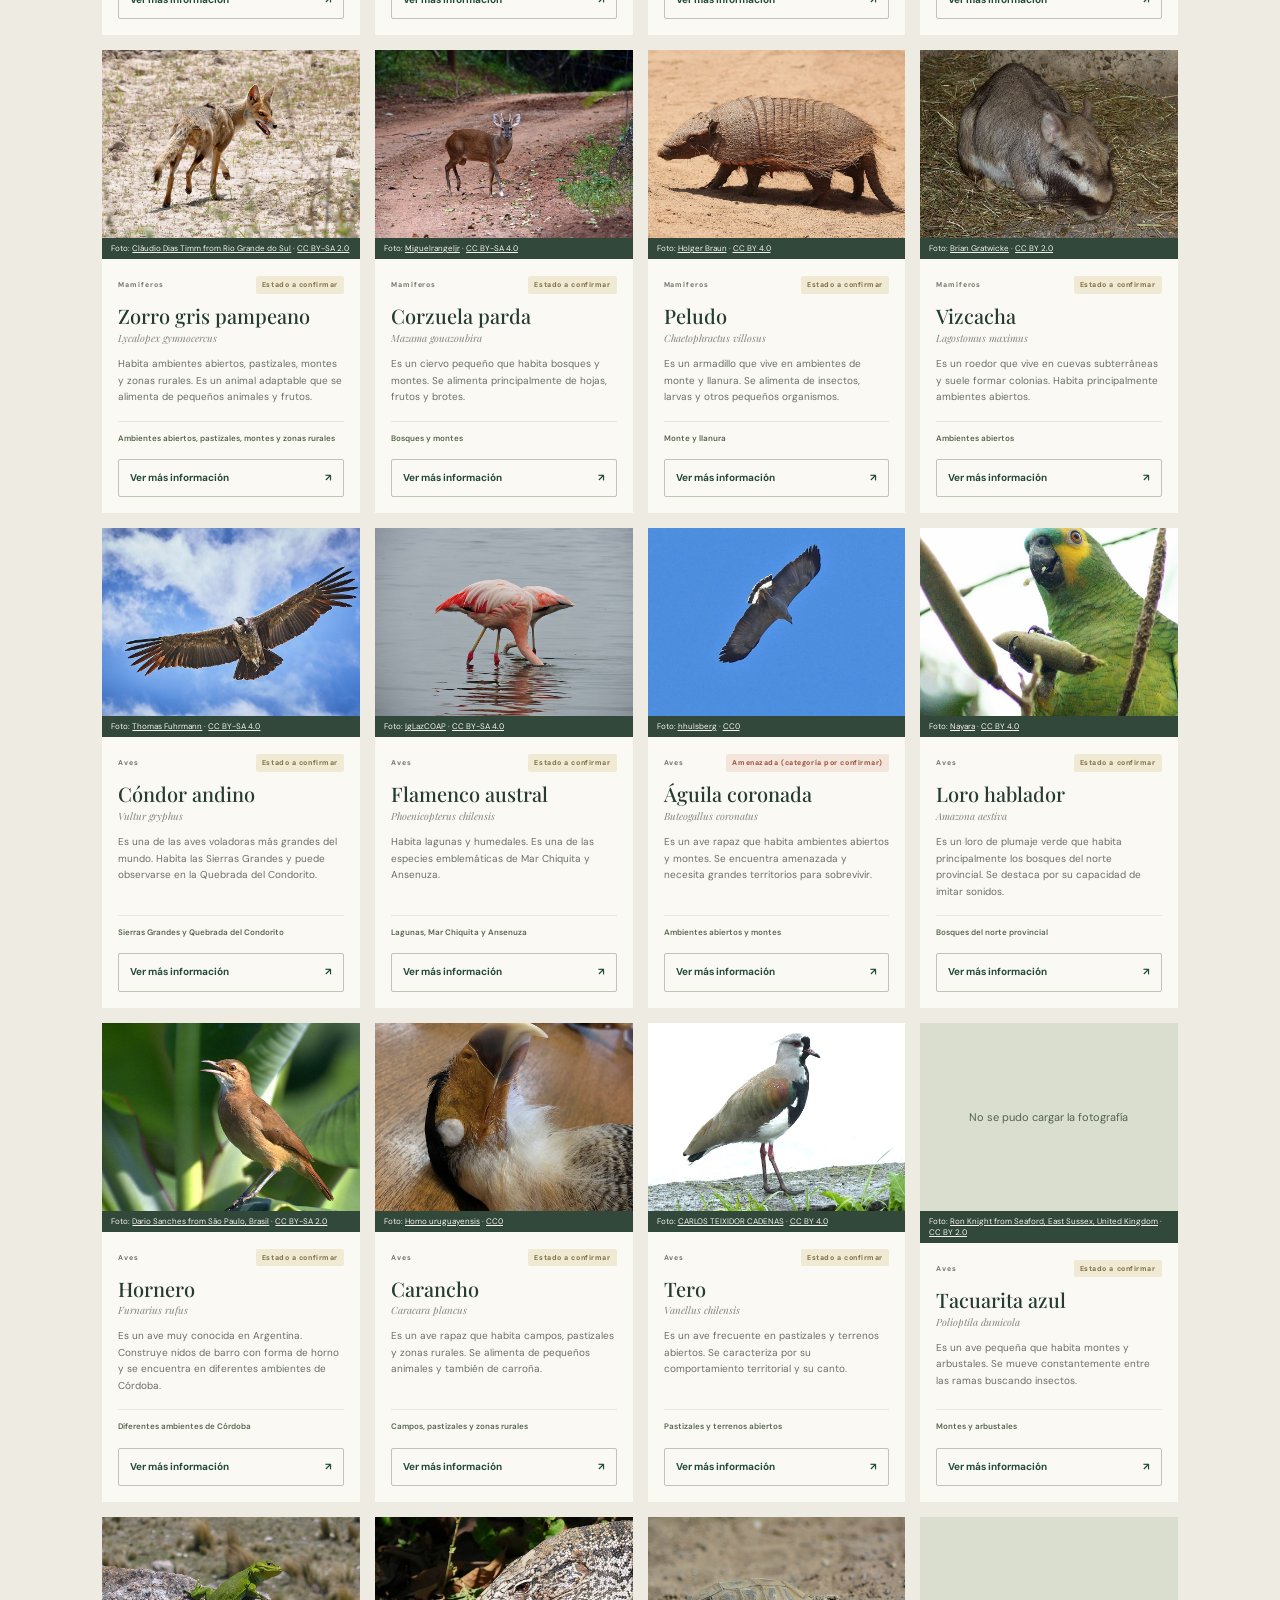
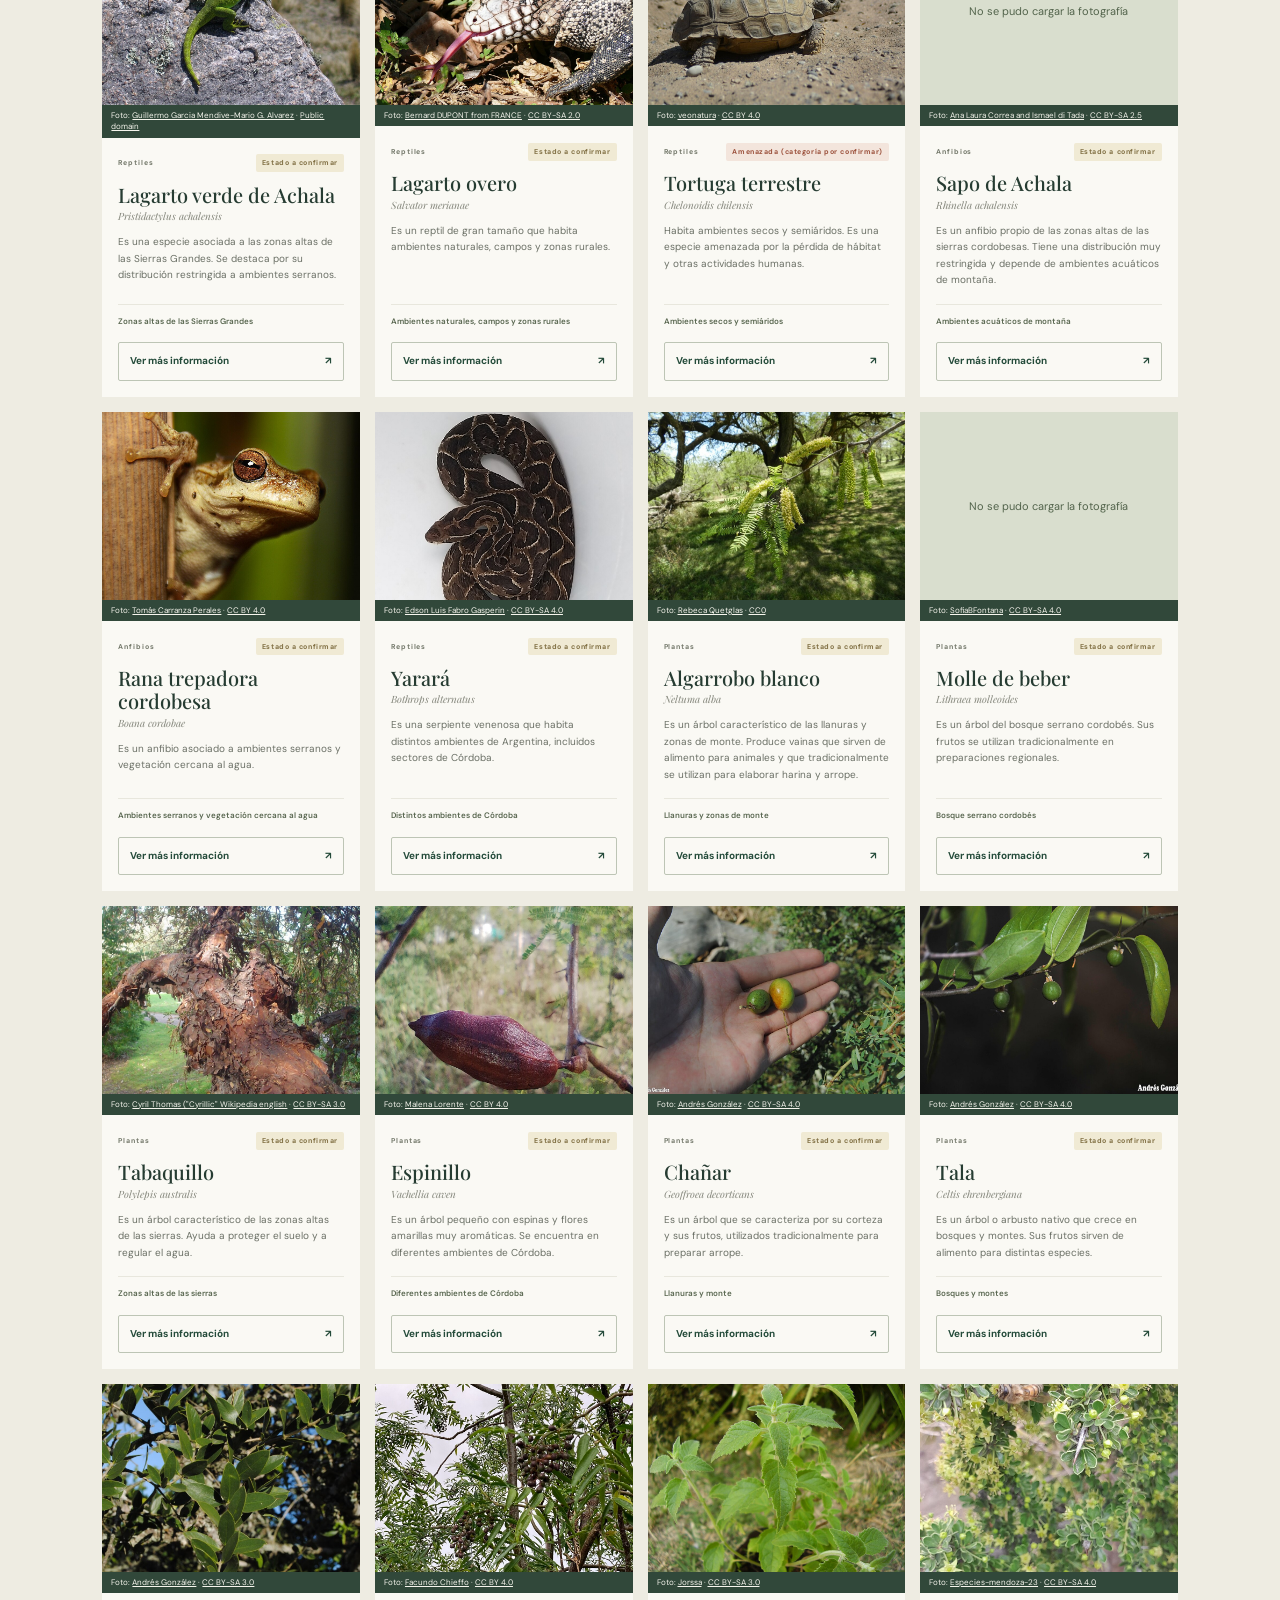
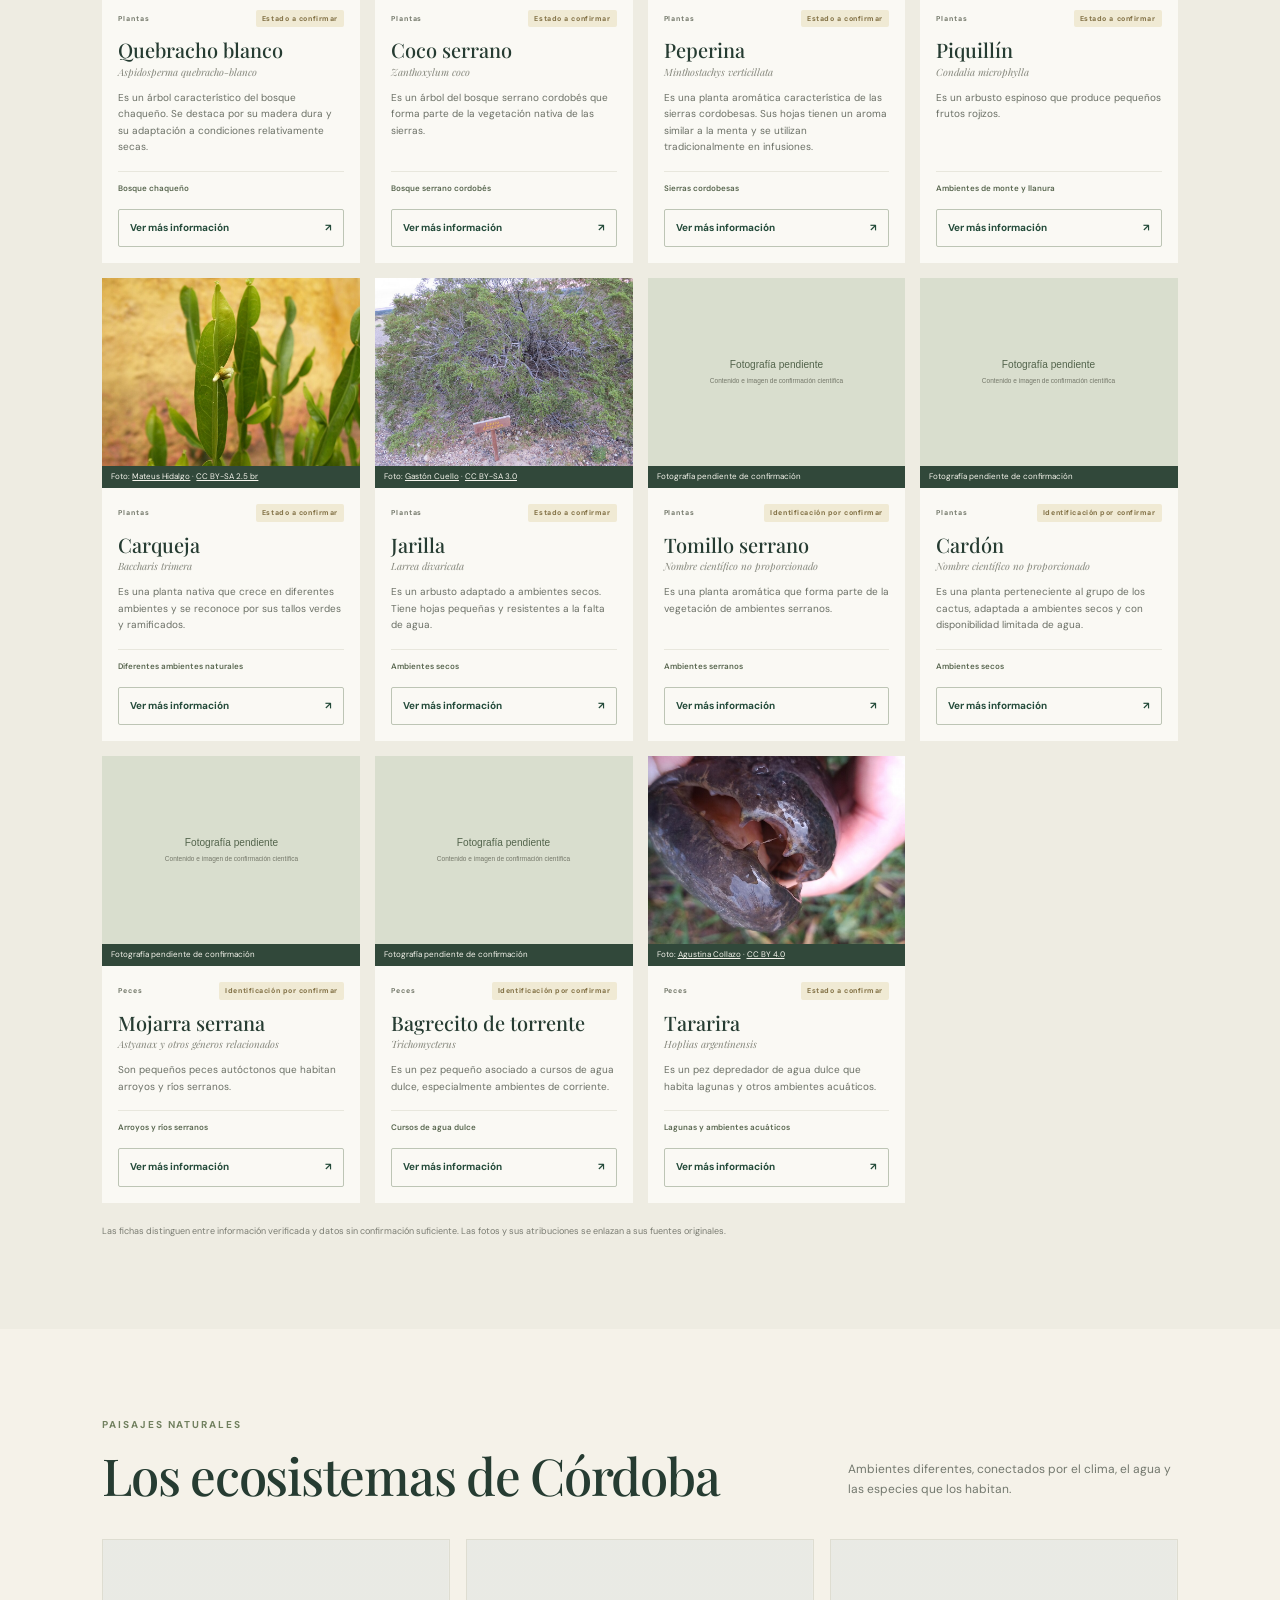
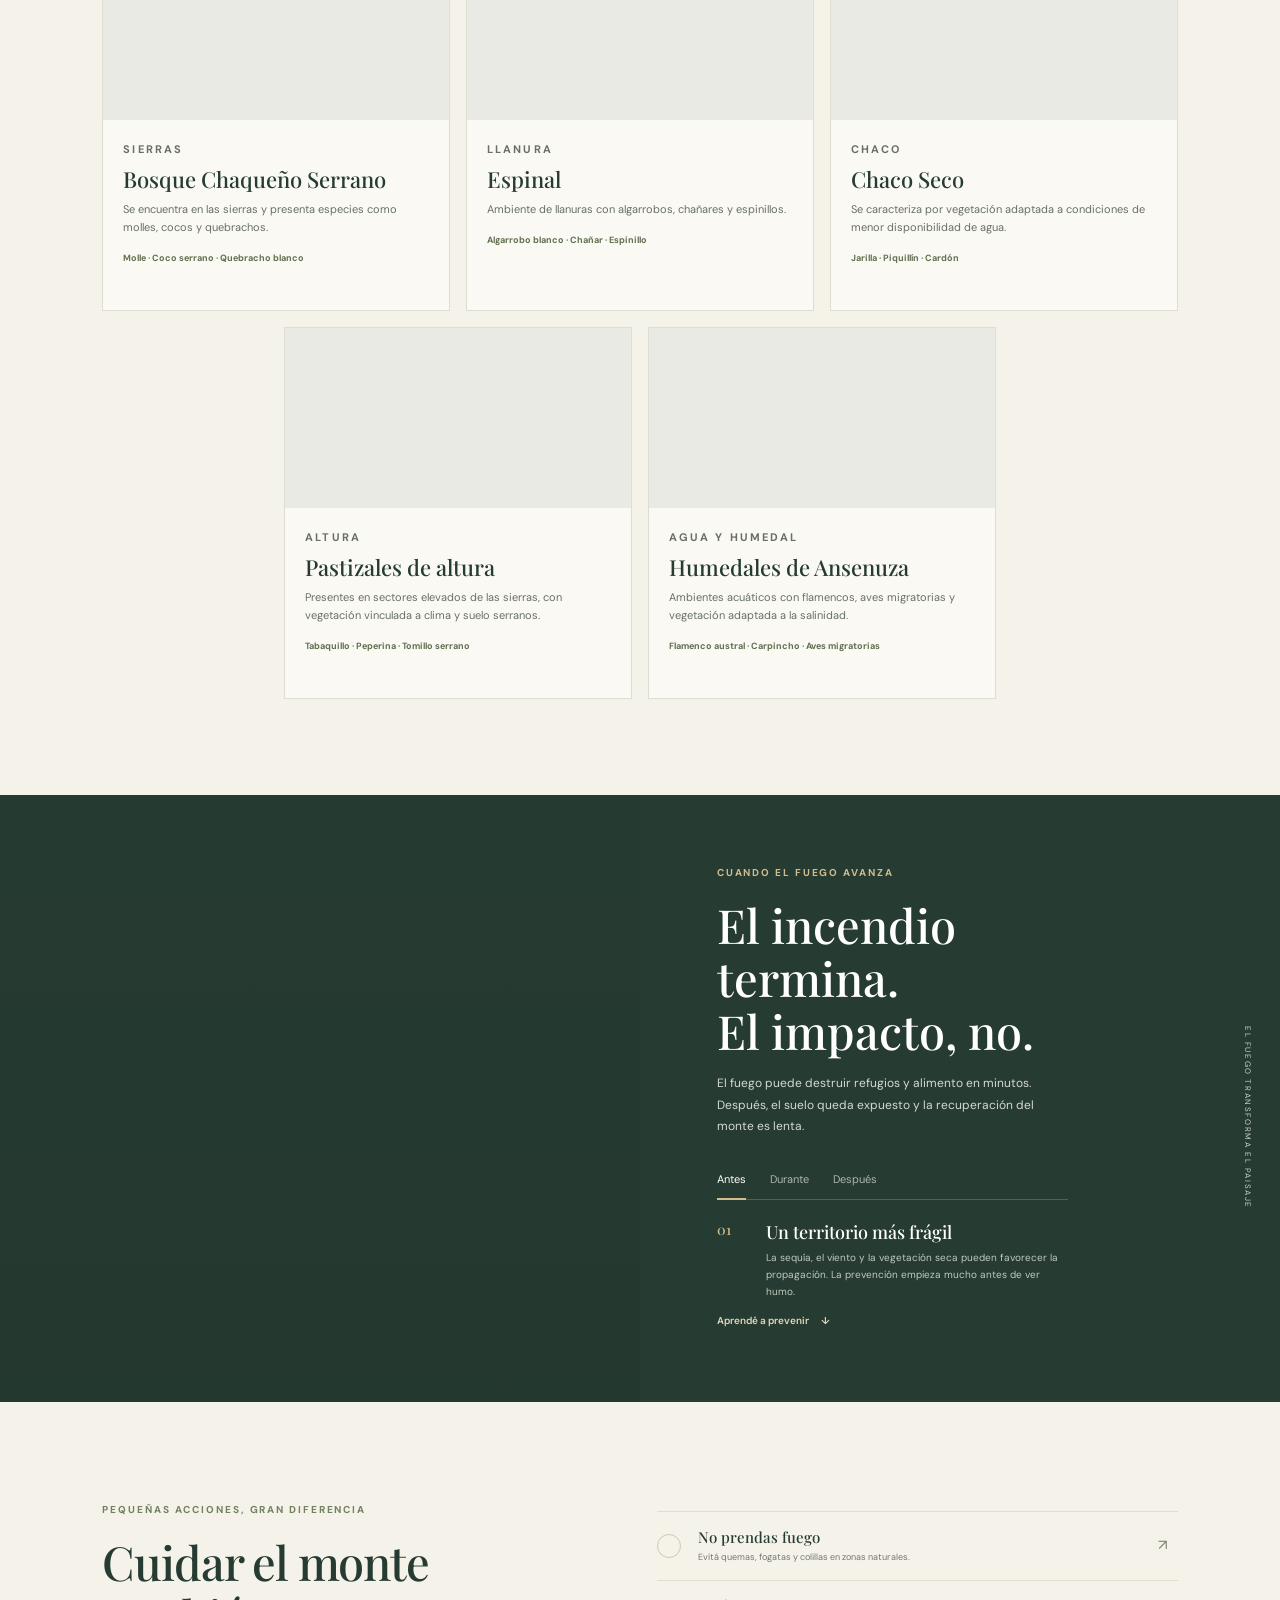
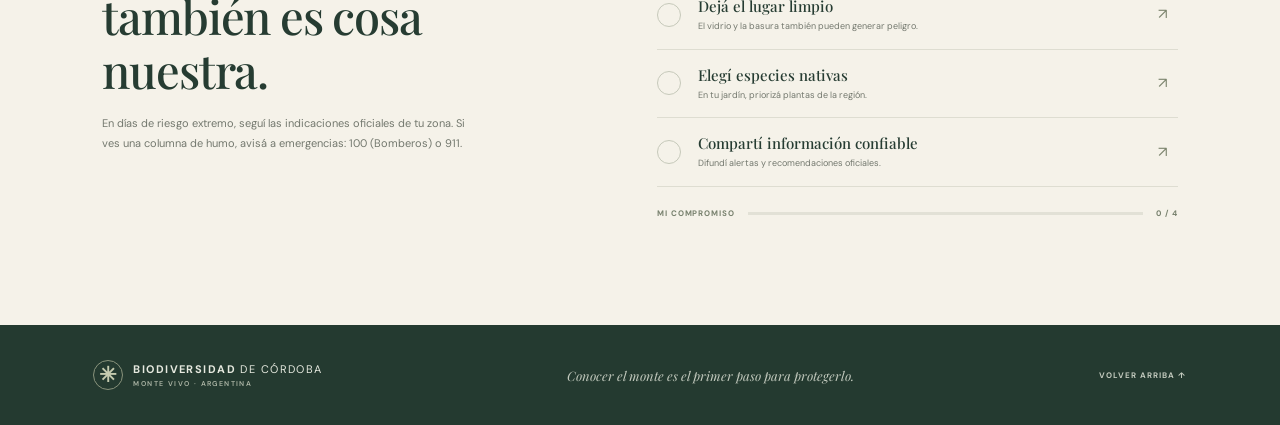
==== commit b412d3d1: "La pagina web COMPLETA" ====
--- a/index.html
+++ b/index.html
@@ -9,6 +9,7 @@
   <link rel="preconnect" href="https://upload.wikimedia.org">
   <link rel="preconnect" href="https://images.unsplash.com">
   <link rel="stylesheet" href="style.css">
+  <script src="species-data.js" defer></script>
   <script src="script.js" defer></script>
 </head>
 <body>
@@ -18,14 +19,17 @@
       <span>BIODIVERSIDAD <span class="brand-light">DE CÓRDOBA</span><small>MONTE VIVO · ARGENTINA</small></span>
     </a>
     <nav aria-label="Navegación principal">
+      <a href="#explorador">Buscador de animales</a>
       <a href="#especies">Especies</a>
+      <a href="#ecosistemas">Ecosistemas</a>
       <a href="#incendios">Incendios</a>
+      <a href="incendios.html">Riesgo de Incendios</a>
       <a class="nav-cta" href="#ayudar">Cómo ayudar <span aria-hidden="true">↗</span></a>
     </nav>
   </header>
 
   <main>
-    <section class="hero" aria-labelledby="hero-title">
+    <section class="hero" id="inicio" aria-labelledby="hero-title">
       <div class="hero-image" aria-hidden="true"></div>
       <div class="hero-content">
         <p class="eyebrow"><span class="eyebrow-line"></span> SIERRAS Y MONTE NATIVO</p>
@@ -50,6 +54,63 @@
         <div><span class="stat-mark">01</span><strong>Refugio</strong><small>para la fauna nativa</small></div>
         <div><span class="stat-mark">02</span><strong>Conexión</strong><small>entre ambientes naturales</small></div>
         <div><span class="stat-mark">03</span><strong>Equilibrio</strong><small>para la vida que compartimos</small></div>
+      </div>
+    </section>
+
+    <section class="animal-explorer" id="explorador" aria-labelledby="explorer-title">
+      <div class="section-wrap">
+        <div class="section-heading">
+          <div>
+            <p class="eyebrow eyebrow-dark">EXPLORADOR DE ESPECIES</p>
+            <h2 id="explorer-title">Encontrá un animal de Córdoba</h2>
+          </div>
+          <p>Buscá por nombre común, científico, grupo o ambiente. Abrí una ficha para consultar la información disponible y sus fuentes.</p>
+        </div>
+        <div class="explorer-featured">
+          <div class="explorer-featured-heading">
+            <h3>Animales destacados</h3>
+            <button type="button" class="text-link explorer-show-all">Mostrar todos los animales <span aria-hidden="true">→</span></button>
+          </div>
+          <div id="explorer-featured-list" class="explorer-featured-list"></div>
+        </div>
+        <form class="buscador explorer-search" id="explorer-form" role="search">
+          <label for="explorer-search-input">Buscá por nombre, grupo o ambiente</label>
+          <div class="buscador-campo">
+            <span class="search-icon" aria-hidden="true">⌕</span>
+            <input id="explorer-search-input" type="search" placeholder="Ej.: Puma concolor, mamíferos, animales de las sierras..." autocomplete="off">
+            <button type="submit" aria-label="Buscar animales">Buscar <span aria-hidden="true">→</span></button>
+          </div>
+        </form>
+        <div class="explorer-filter-groups">
+          <div class="explorer-filter-row" role="group" aria-label="Filtrar por grupo de animales">
+            <span>GRUPO</span>
+            <button type="button" class="filter-button explorer-filter active" data-kind="category" data-value="mamifero" aria-pressed="true">Mamíferos</button>
+            <button type="button" class="filter-button explorer-filter active" data-kind="category" data-value="ave" aria-pressed="true">Aves</button>
+            <button type="button" class="filter-button explorer-filter active" data-kind="category" data-value="reptil" aria-pressed="true">Reptiles</button>
+            <button type="button" class="filter-button explorer-filter active" data-kind="category" data-value="anfibio" aria-pressed="true">Anfibios</button>
+            <button type="button" class="filter-button explorer-filter active" data-kind="category" data-value="pez" aria-pressed="true">Peces</button>
+          </div>
+          <div class="explorer-filter-row" role="group" aria-label="Filtrar por ambiente">
+            <span>AMBIENTE</span>
+            <button type="button" class="filter-button explorer-filter" data-kind="habitat" data-value="sierras" aria-pressed="false">Sierras</button>
+            <button type="button" class="filter-button explorer-filter" data-kind="habitat" data-value="bosques" aria-pressed="false">Bosques</button>
+            <button type="button" class="filter-button explorer-filter" data-kind="habitat" data-value="pastizales" aria-pressed="false">Pastizales</button>
+            <button type="button" class="filter-button explorer-filter" data-kind="habitat" data-value="humedales" aria-pressed="false">Humedales</button>
+            <button type="button" class="filter-button explorer-filter" data-kind="habitat" data-value="monte" aria-pressed="false">Monte</button>
+            <button type="button" class="filter-button explorer-filter" data-kind="habitat" data-value="llanuras" aria-pressed="false">Llanuras</button>
+          </div>
+        </div>
+        <div class="explorer-tools">
+          <button type="button" id="explorer-clear" class="text-link">Limpiar filtros</button>
+          <label for="explorer-sort">Ordenar</label>
+          <select id="explorer-sort">
+            <option value="alphabetical">Alfabéticamente</option>
+            <option value="threatened">Amenazadas primero</option>
+          </select>
+        </div>
+        <p id="explorer-count" class="results-count" aria-live="polite"></p>
+        <p id="explorer-empty" class="sin-resultados" role="status" hidden>No encontramos especies que coincidan con tu búsqueda. Intentá con otro nombre o modificá los filtros.</p>
+        <div id="explorer-results" class="explorer-results"></div>
       </div>
     </section>
 
@@ -83,6 +144,7 @@
             <option value="reptil">Reptiles</option>
             <option value="anfibio">Anfibios</option>
             <option value="planta">Plantas</option>
+            <option value="pez">Peces</option>
           </select>
         </div>
         <p class="sin-resultados" id="sin-resultados" role="status" hidden>No encontramos especies con esa búsqueda.</p>
@@ -98,6 +160,40 @@
       </form>
       <div id="dialog-content"></div>
     </dialog>
+
+    <section class="ecosystems-section" id="ecosistemas" aria-labelledby="ecosystems-title">
+      <div class="section-wrap">
+        <div class="section-heading">
+          <div>
+            <p class="eyebrow eyebrow-dark">PAISAJES NATURALES</p>
+            <h2 id="ecosystems-title">Los ecosistemas de Córdoba</h2>
+          </div>
+          <p>Ambientes diferentes, conectados por el clima, el agua y las especies que los habitan.</p>
+        </div>
+        <div class="ecosystem-grid">
+          <article class="ecosystem-card">
+            <div class="ecosystem-image ecosystem-serrano" role="img" aria-label="Paisaje del Bosque Chaqueño Serrano"></div>
+            <div><p class="eyebrow eyebrow-dark">SIERRAS</p><h3>Bosque Chaqueño Serrano</h3><p>Se encuentra en las sierras y presenta especies como molles, cocos y quebrachos.</p><small>Molle · Coco serrano · Quebracho blanco</small></div>
+          </article>
+          <article class="ecosystem-card">
+            <div class="ecosystem-image ecosystem-espinal" role="img" aria-label="Paisaje del Espinal cordobés"></div>
+            <div><p class="eyebrow eyebrow-dark">LLANURA</p><h3>Espinal</h3><p>Ambiente de llanuras con algarrobos, chañares y espinillos.</p><small>Algarrobo blanco · Chañar · Espinillo</small></div>
+          </article>
+          <article class="ecosystem-card">
+            <div class="ecosystem-image ecosystem-seco" role="img" aria-label="Paisaje del Chaco Seco"></div>
+            <div><p class="eyebrow eyebrow-dark">CHACO</p><h3>Chaco Seco</h3><p>Se caracteriza por vegetación adaptada a condiciones de menor disponibilidad de agua.</p><small>Jarilla · Piquillín · Cardón</small></div>
+          </article>
+          <article class="ecosystem-card">
+            <div class="ecosystem-image ecosystem-pastizal" role="img" aria-label="Pastizales de altura cordobeses"></div>
+            <div><p class="eyebrow eyebrow-dark">ALTURA</p><h3>Pastizales de altura</h3><p>Presentes en sectores elevados de las sierras, con vegetación vinculada a clima y suelo serranos.</p><small>Tabaquillo · Peperina · Tomillo serrano</small></div>
+          </article>
+          <article class="ecosystem-card ecosystem-card-wide">
+            <div class="ecosystem-image ecosystem-humedal" role="img" aria-label="Humedales de Ansenuza"></div>
+            <div><p class="eyebrow eyebrow-dark">AGUA Y HUMEDAL</p><h3>Humedales de Ansenuza</h3><p>Ambientes acuáticos con flamencos, aves migratorias y vegetación adaptada a la salinidad.</p><small>Flamenco austral · Carpincho · Aves migratorias</small></div>
+          </article>
+        </div>
+      </div>
+    </section>
 
     <section class="fire-section" id="incendios" aria-labelledby="fire-title">
       <div class="fire-image" aria-hidden="true"></div>
--- a/style.css
+++ b/style.css
@@ -153,6 +153,7 @@
 }
 @media (max-width: 900px) {
   .section-wrap { width: 88%; }
+  .site-header nav { flex-wrap: wrap; justify-content: flex-end; gap: 8px 14px; }
   .hero-content { margin-left: 9%; }
   .fauna { grid-template-columns: repeat(2, minmax(0, 1fr)); gap: 18px; }
   .species-visual { height: 190px; }
@@ -254,8 +255,68 @@
 .dialog-navigation button:disabled { opacity: .4; cursor: not-allowed; }
 .dialog-image.image-missing { visibility: hidden; }
 
+.ecosystems-section { padding: 88px 0 96px; background: #f5f2e9; }
+.ecosystem-grid { display: grid; grid-template-columns: repeat(6, 1fr); gap: 16px; margin-top: 35px; }
+.ecosystem-card { grid-column: span 2; overflow: hidden; border: 1px solid var(--line); background: #faf9f4; }
+.ecosystem-card-wide { grid-column: span 2; }
+.ecosystem-card:nth-child(4) { grid-column: 2 / span 2; }
+.ecosystem-card:nth-child(5) { grid-column: 4 / span 2; }
+.ecosystem-image { height: 180px; background-position: center; background-size: cover; }
+.ecosystem-serrano { background-image: linear-gradient(rgba(35,58,46,.08), rgba(35,58,46,.08)), url("https://images.unsplash.com/photo-1448375240586-882707db888b?auto=format&fit=crop&w=900&q=80"); }
+.ecosystem-espinal { background-image: linear-gradient(rgba(35,58,46,.08), rgba(35,58,46,.08)), url("https://images.unsplash.com/photo-1500530855697-b586d89ba3ee?auto=format&fit=crop&w=900&q=80"); }
+.ecosystem-seco { background-image: linear-gradient(rgba(35,58,46,.08), rgba(35,58,46,.08)), url("https://images.unsplash.com/photo-1500534314209-a25ddb2bd429?auto=format&fit=crop&w=900&q=80"); }
+.ecosystem-pastizal { background-image: linear-gradient(rgba(35,58,46,.08), rgba(35,58,46,.08)), url("https://images.unsplash.com/photo-1464822759023-fed622ff2c3b?auto=format&fit=crop&w=900&q=80"); }
+.ecosystem-humedal { background-image: linear-gradient(rgba(35,58,46,.08), rgba(35,58,46,.08)), url("https://images.unsplash.com/photo-1500534623283-312aade485b7?auto=format&fit=crop&w=900&q=80"); }
+.ecosystem-card > div:last-child { min-height: 190px; padding: 20px; }
+.ecosystem-card h3 { margin: 8px 0 7px; font: 500 22px/1.2 var(--serif); }
+.ecosystem-card p { margin: 0; color: #687064; font-size: 11px; }
+.ecosystem-card small { display: block; margin-top: 15px; color: #60704f; font-size: 9px; font-weight: 700; }
+
+.animal-explorer { padding: 88px 0 94px; background: #e9ebdf; }
+.explorer-featured { margin-top: 34px; }
+.explorer-featured-heading { display: flex; align-items: center; justify-content: space-between; gap: 20px; margin-bottom: 14px; }
+.explorer-featured-heading h3 { margin: 0; font: 500 23px var(--serif); }
+.explorer-show-all, #explorer-clear { border: 0; padding: 0; background: transparent; cursor: pointer; }
+.explorer-featured-list { display: grid; grid-template-columns: repeat(4, minmax(0, 1fr)); gap: 14px; }
+.explorer-search { max-width: none; margin: 38px 0 22px; }
+.explorer-filter-groups { display: grid; gap: 12px; }
+.explorer-filter-row { display: flex; align-items: center; flex-wrap: wrap; gap: 8px; }
+.explorer-filter-row > span { min-width: 77px; color: #77796f; font-size: 8px; font-weight: 700; letter-spacing: .14em; }
+.explorer-filter[aria-pressed="true"] { border-color: var(--green); color: white; background: var(--green); }
+.explorer-tools { display: flex; align-items: center; gap: 10px; margin: 23px 0 18px; }
+.explorer-tools label { margin-left: auto; color: #77796f; font-size: 10px; }
+.explorer-tools select { min-height: 34px; padding: 0 28px 0 10px; border: 1px solid #d3d5c9; border-radius: 2px; color: #53644c; background: #f9f8f2; font: inherit; font-size: 10px; }
+.explorer-results { display: grid; grid-template-columns: repeat(4, minmax(0, 1fr)); gap: 15px; }
+.explorer-card { min-width: 0; overflow: hidden; background: #faf9f4; transition: transform .25s, box-shadow .25s; }
+.explorer-card:hover { transform: translateY(-4px); box-shadow: 0 13px 28px rgba(43, 54, 41, .12); }
+.explorer-card-link { display: block; color: inherit; text-decoration: none; }
+.explorer-card-link:focus-visible { outline: 2px solid #d59a53; outline-offset: -2px; }
+.explorer-card-visual { position: relative; height: auto; aspect-ratio: 1.45; overflow: hidden; background: #d9dece; }
+.explorer-card-visual img { display: block; width: 100%; height: 100%; object-fit: cover; transition: transform .35s; }
+.explorer-card:hover .explorer-card-visual img:not(.image-missing) { transform: scale(1.035); }
+.explorer-card-visual img.image-missing { visibility: hidden; }
+.explorer-image-fallback { position: absolute; inset: 0; display: grid; place-items: center; padding: 12px; color: #53644c; font-size: 11px; text-align: center; }
+.explorer-card-content { padding: 15px 16px 17px; }
+.explorer-card-meta { display: flex; min-height: 20px; align-items: center; justify-content: space-between; gap: 5px; color: #74796b; font-size: 8px; font-weight: 700; letter-spacing: .08em; }
+.explorer-card-content h3 { margin: 9px 0 0; font: 500 21px/1.2 var(--serif); }
+.explorer-card-content .scientific { margin: 3px 0 10px !important; }
+.explorer-habitat { margin: 0 0 8px; color: #52654b; font-size: 9px; font-weight: 700; }
+.explorer-description { min-height: 63px; margin: 0; color: #6b7066; font-size: 10px; line-height: 1.65; }
+.explorer-card-cta { display: block; margin-top: 14px; padding-top: 9px; border-top: 1px solid #e8e7dd; color: var(--green); font-size: 9px; font-weight: 700; }
+.explorer-photo-credit { display: block; min-height: 27px; padding: 6px 9px; color: #f6f5ed; background: #31483a; font-size: 8px; line-height: 1.45; }
+.explorer-photo-credit a { color: inherit; }
+.explorer-results .explorer-card { display: flex; flex-direction: column; }
+.explorer-results .explorer-card > .explorer-card-link { display: flex; flex: 1; flex-direction: column; }
+.explorer-results .explorer-card-content { display: flex; flex: 1; flex-direction: column; }
+.explorer-results .explorer-description { flex: 1; }
+.species-dialog-actions { display: flex; flex-wrap: wrap; gap: 9px; margin-top: 22px; }
+.back-to-home { display: inline-block; margin-top: 22px; color: var(--green); font-size: 10px; font-weight: 700; text-decoration: none; }
+
 @media (max-width: 900px) {
   .fauna { grid-template-columns: repeat(2, minmax(0, 1fr)); }
+  .explorer-featured-list, .explorer-results { grid-template-columns: repeat(2, minmax(0, 1fr)); }
+  .ecosystem-card, .ecosystem-card-wide { grid-column: span 3; }
+  .ecosystem-card:nth-child(4), .ecosystem-card:nth-child(5) { grid-column: span 3; }
 }
 @media (max-width: 600px) {
   .filter-row { gap: 7px; }
@@ -264,6 +325,18 @@
   .fauna { grid-template-columns: 1fr; }
   .species-visual { aspect-ratio: 1.55; }
   .detail-grid { grid-template-columns: 1fr; gap: 14px; }
+  .animal-explorer { padding: 68px 0 72px; }
+  .explorer-featured-list, .explorer-results { grid-template-columns: 1fr; }
+  .explorer-featured-heading { align-items: flex-start; flex-direction: column; }
+  .explorer-card-visual { aspect-ratio: 1.55; }
+  .explorer-filter-row > span { width: 100%; }
+  .explorer-tools { flex-wrap: wrap; }
+  .explorer-tools label { margin-left: 0; }
+  .species-dialog-actions .filter-button { flex: 1; }
+  .ecosystems-section { padding: 68px 0 72px; }
+  .ecosystem-grid { grid-template-columns: 1fr; }
+  .ecosystem-card, .ecosystem-card-wide, .ecosystem-card:nth-child(4), .ecosystem-card:nth-child(5) { grid-column: 1; }
+  .ecosystem-image { height: 205px; }
 }
 @media (prefers-reduced-motion: reduce) {
   *, *::before, *::after { scroll-behavior: auto !important; transition-duration: .01ms !important; }
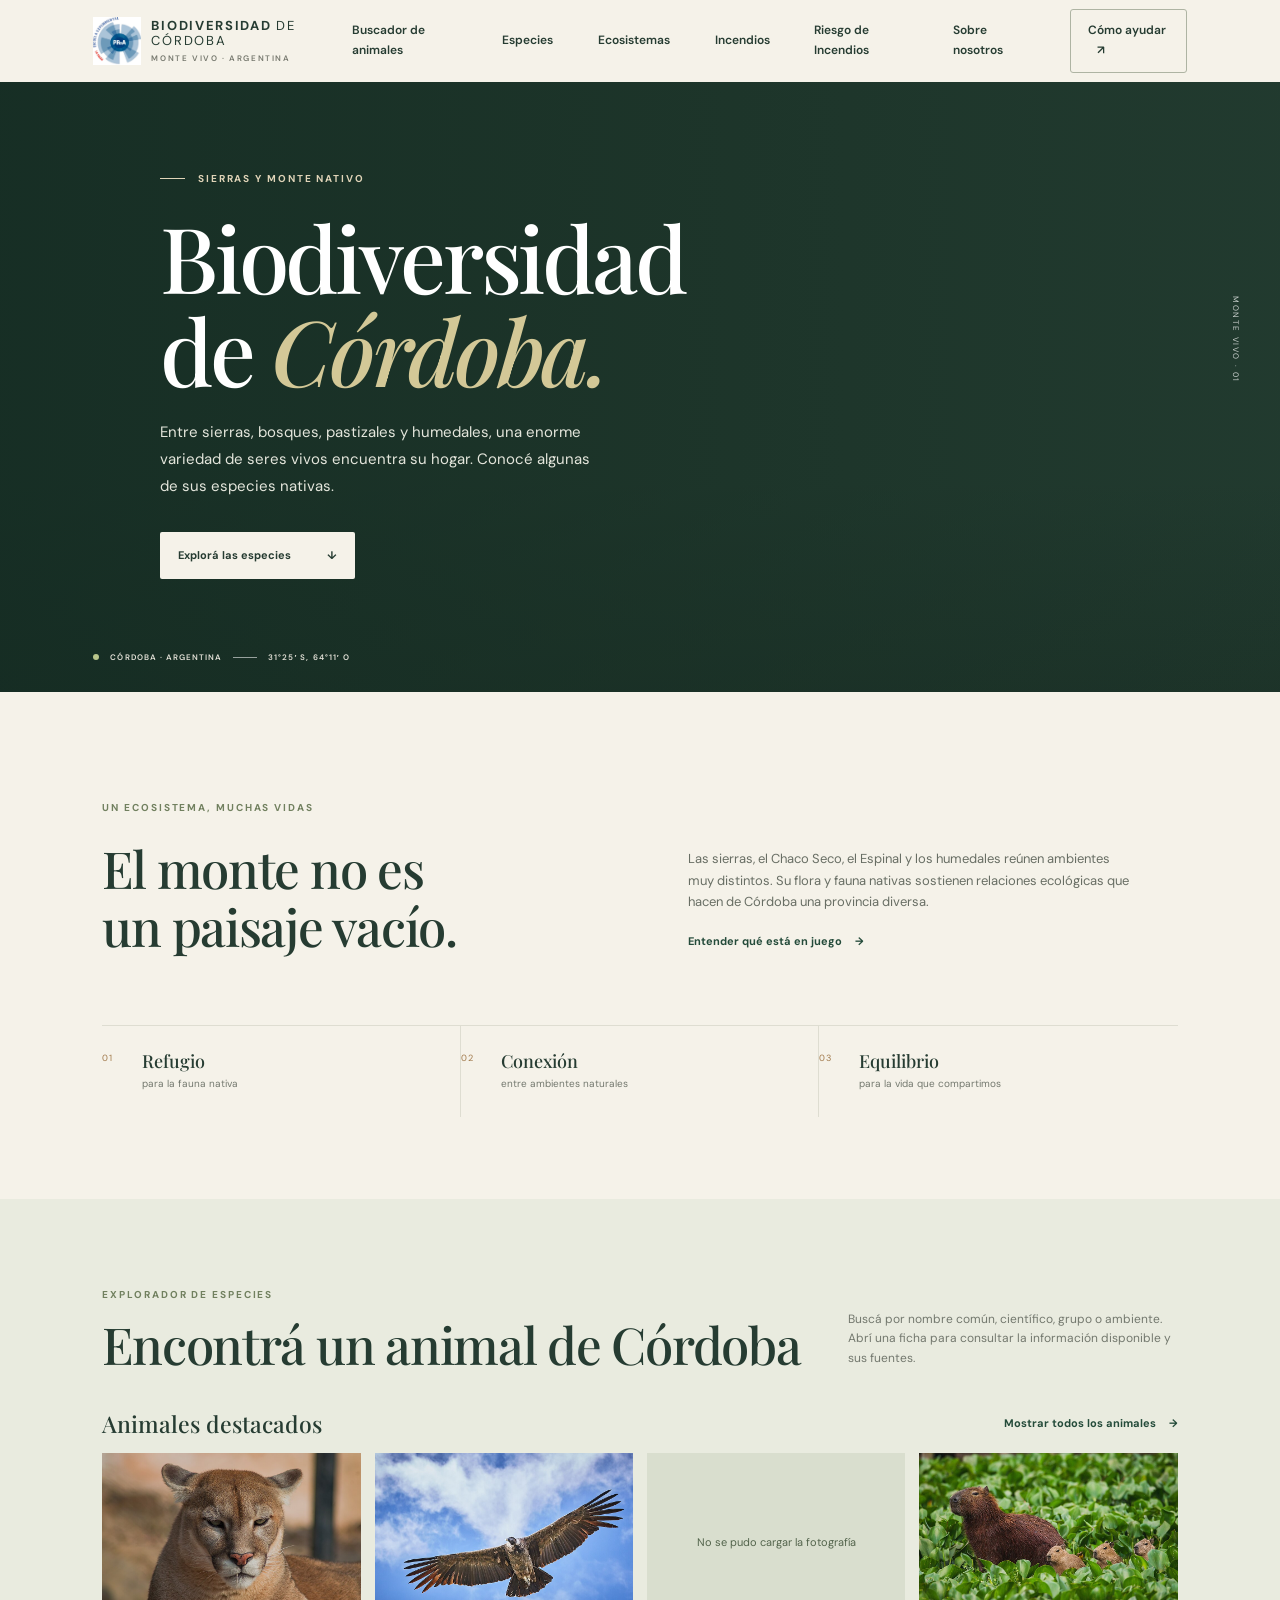
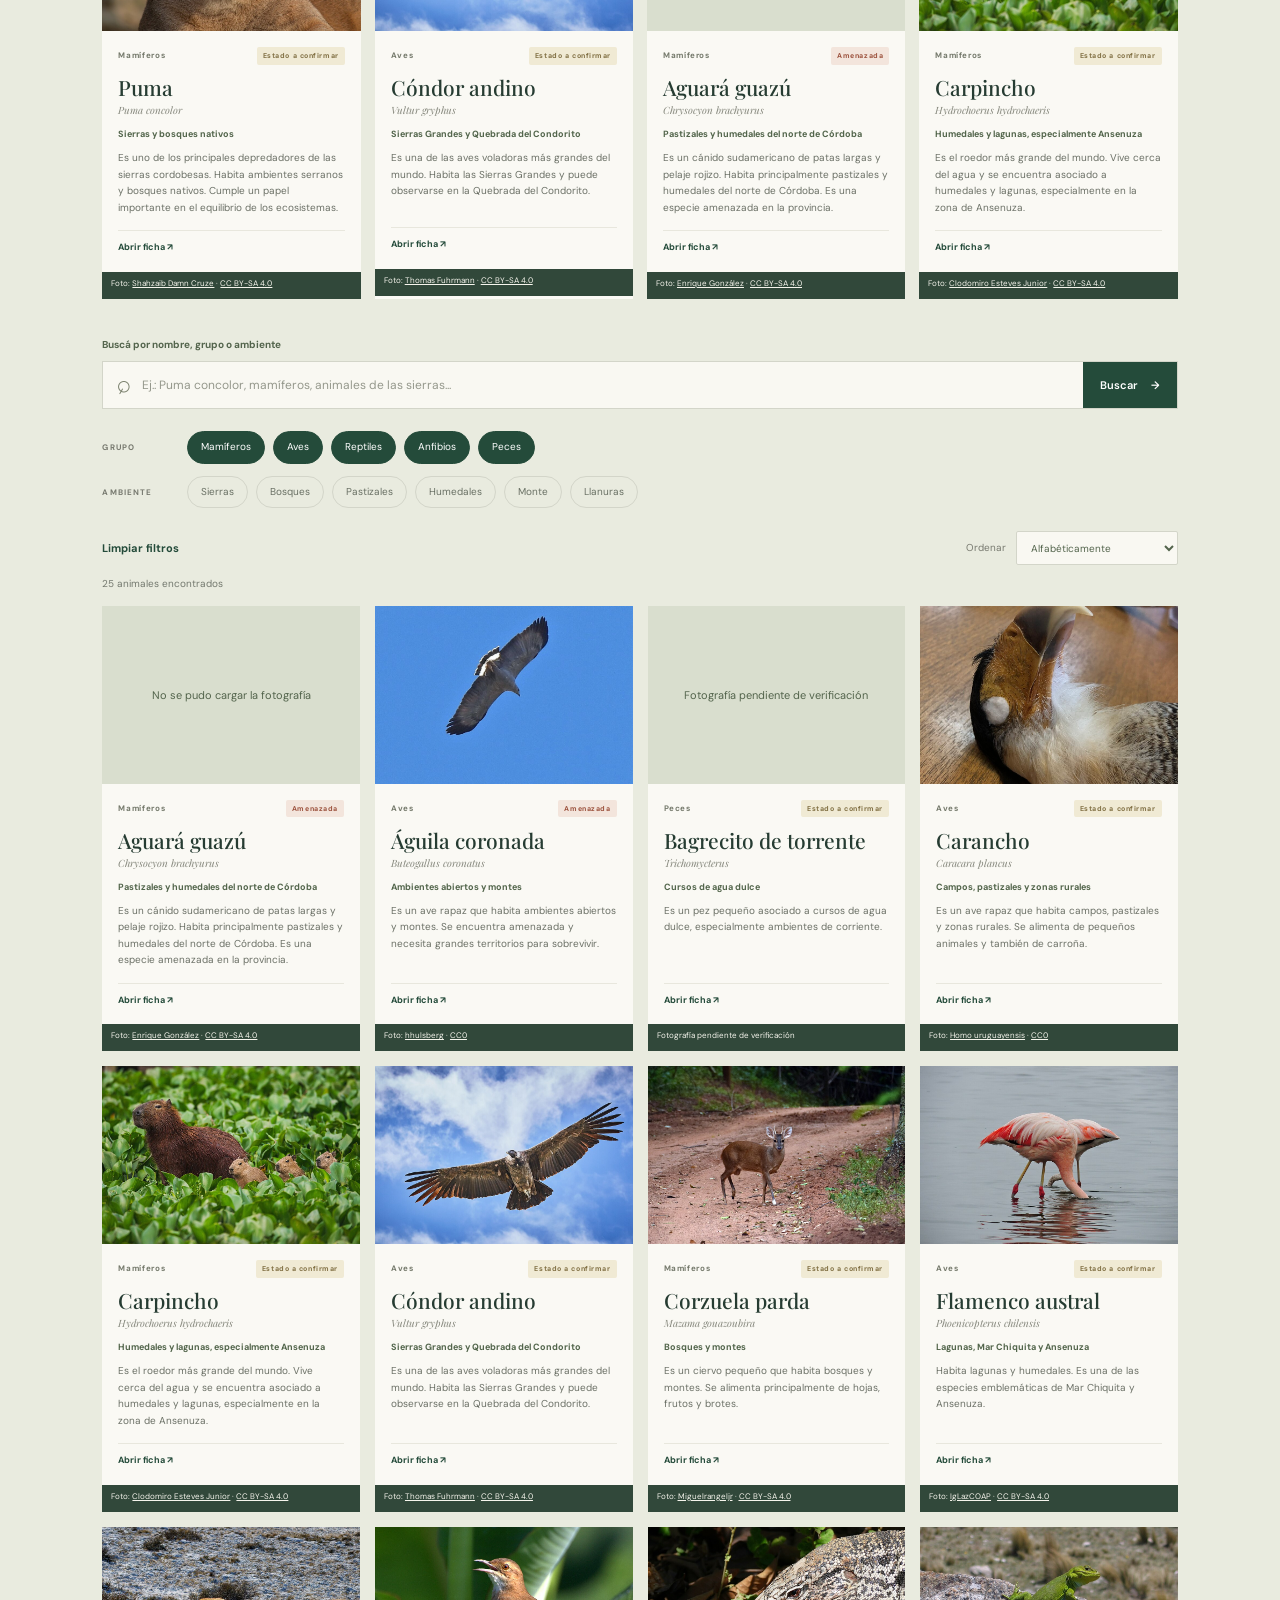
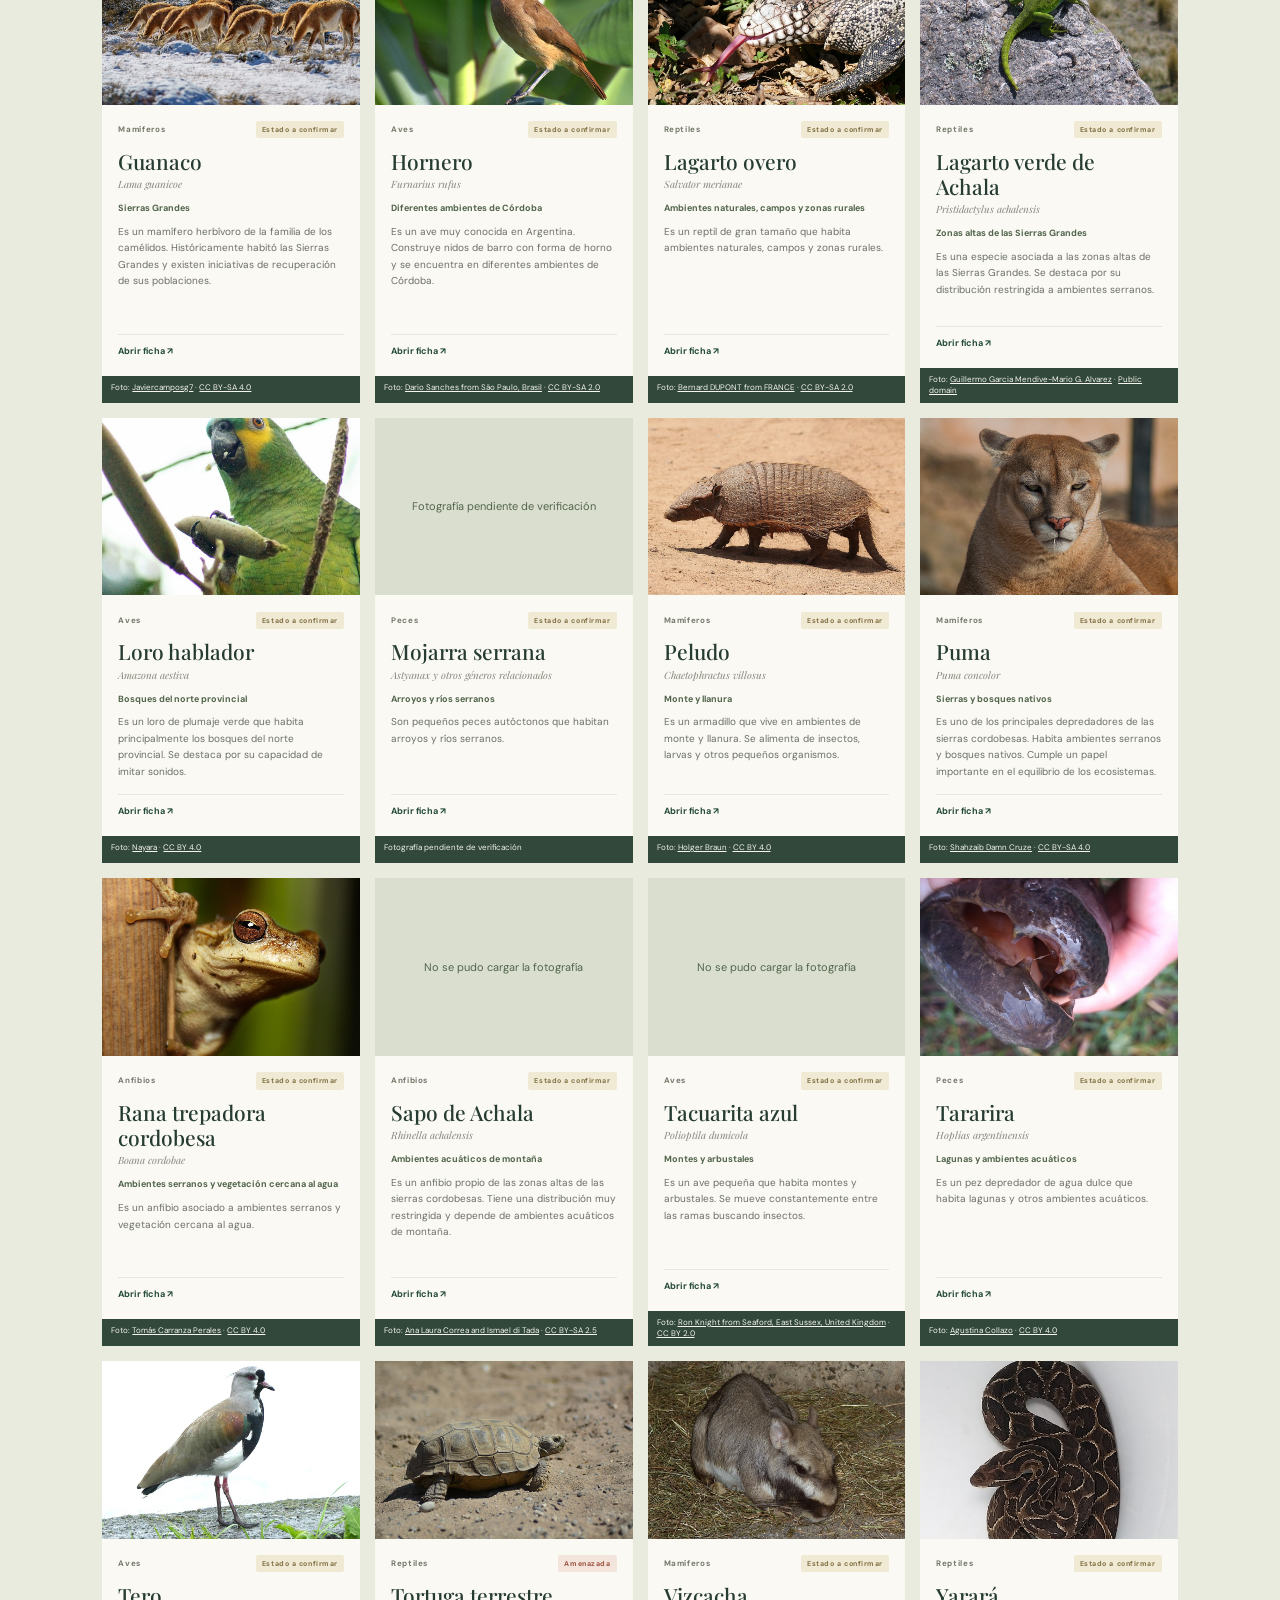
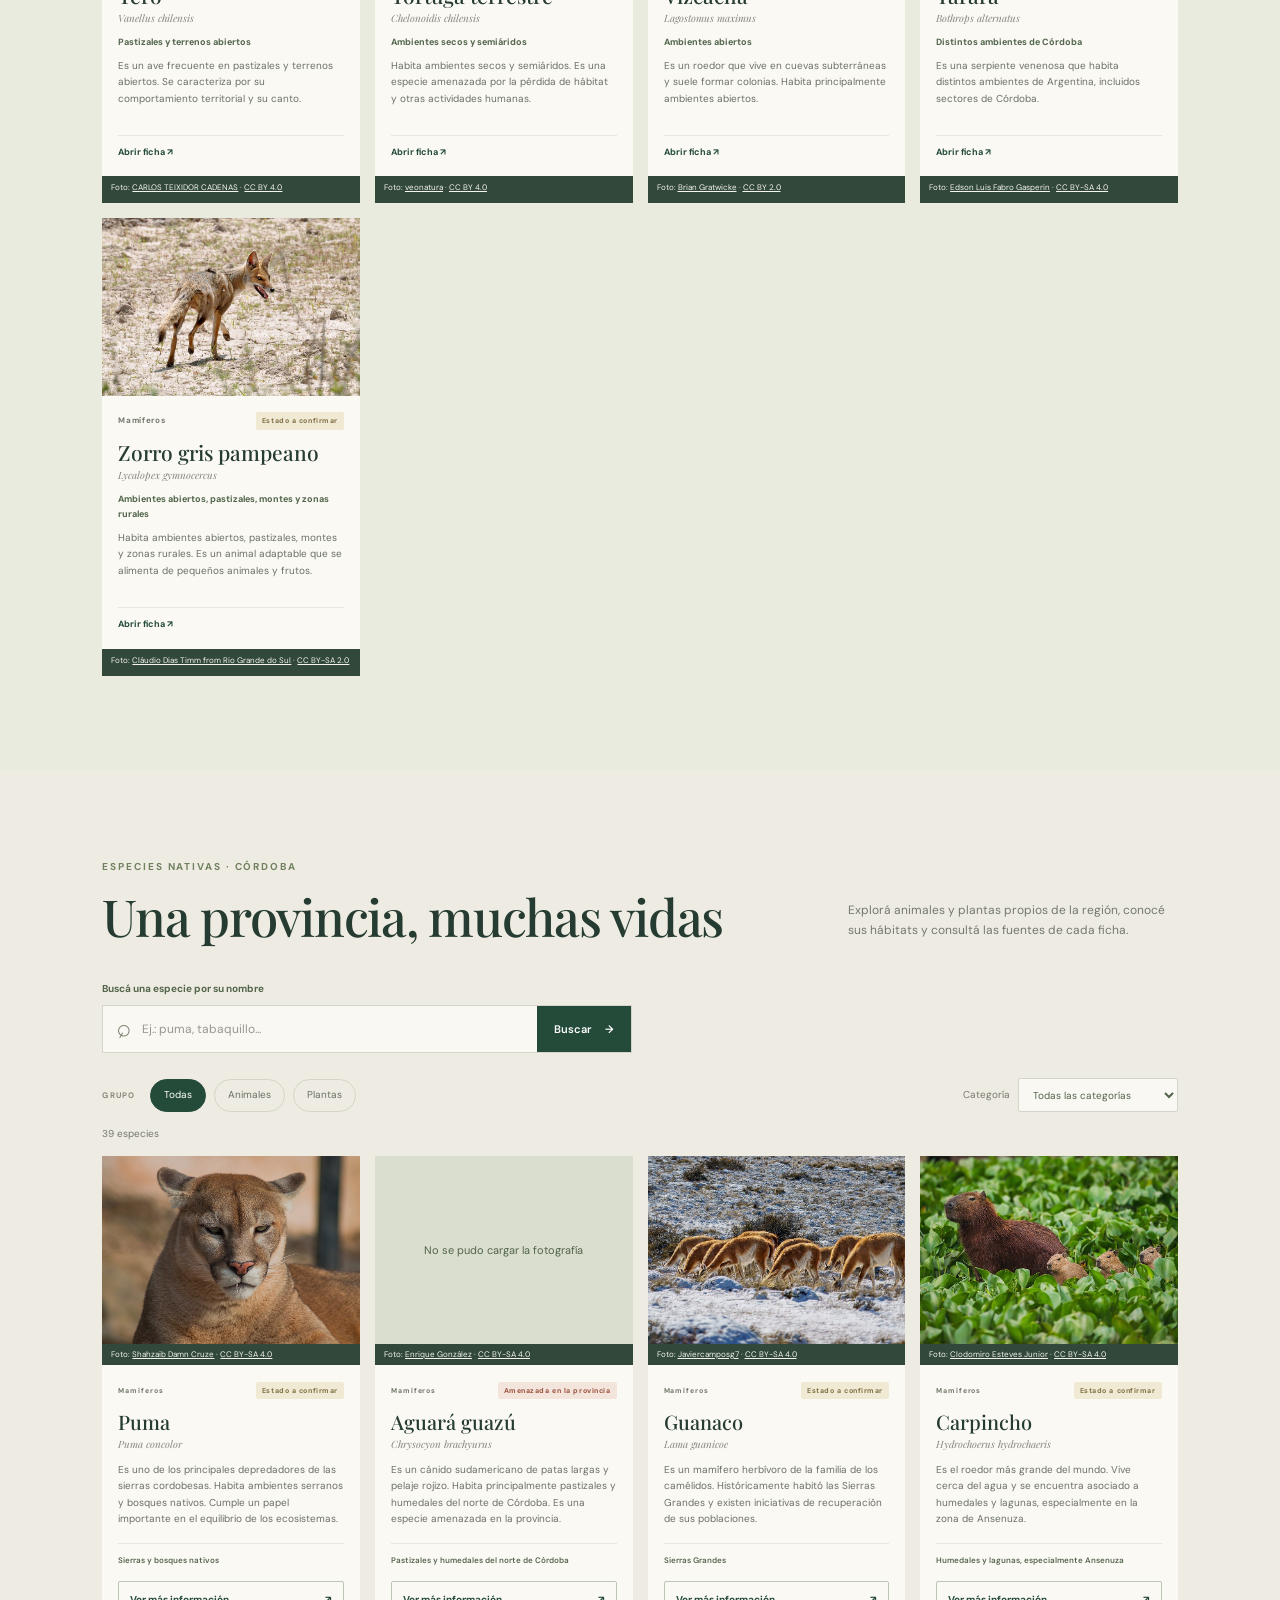
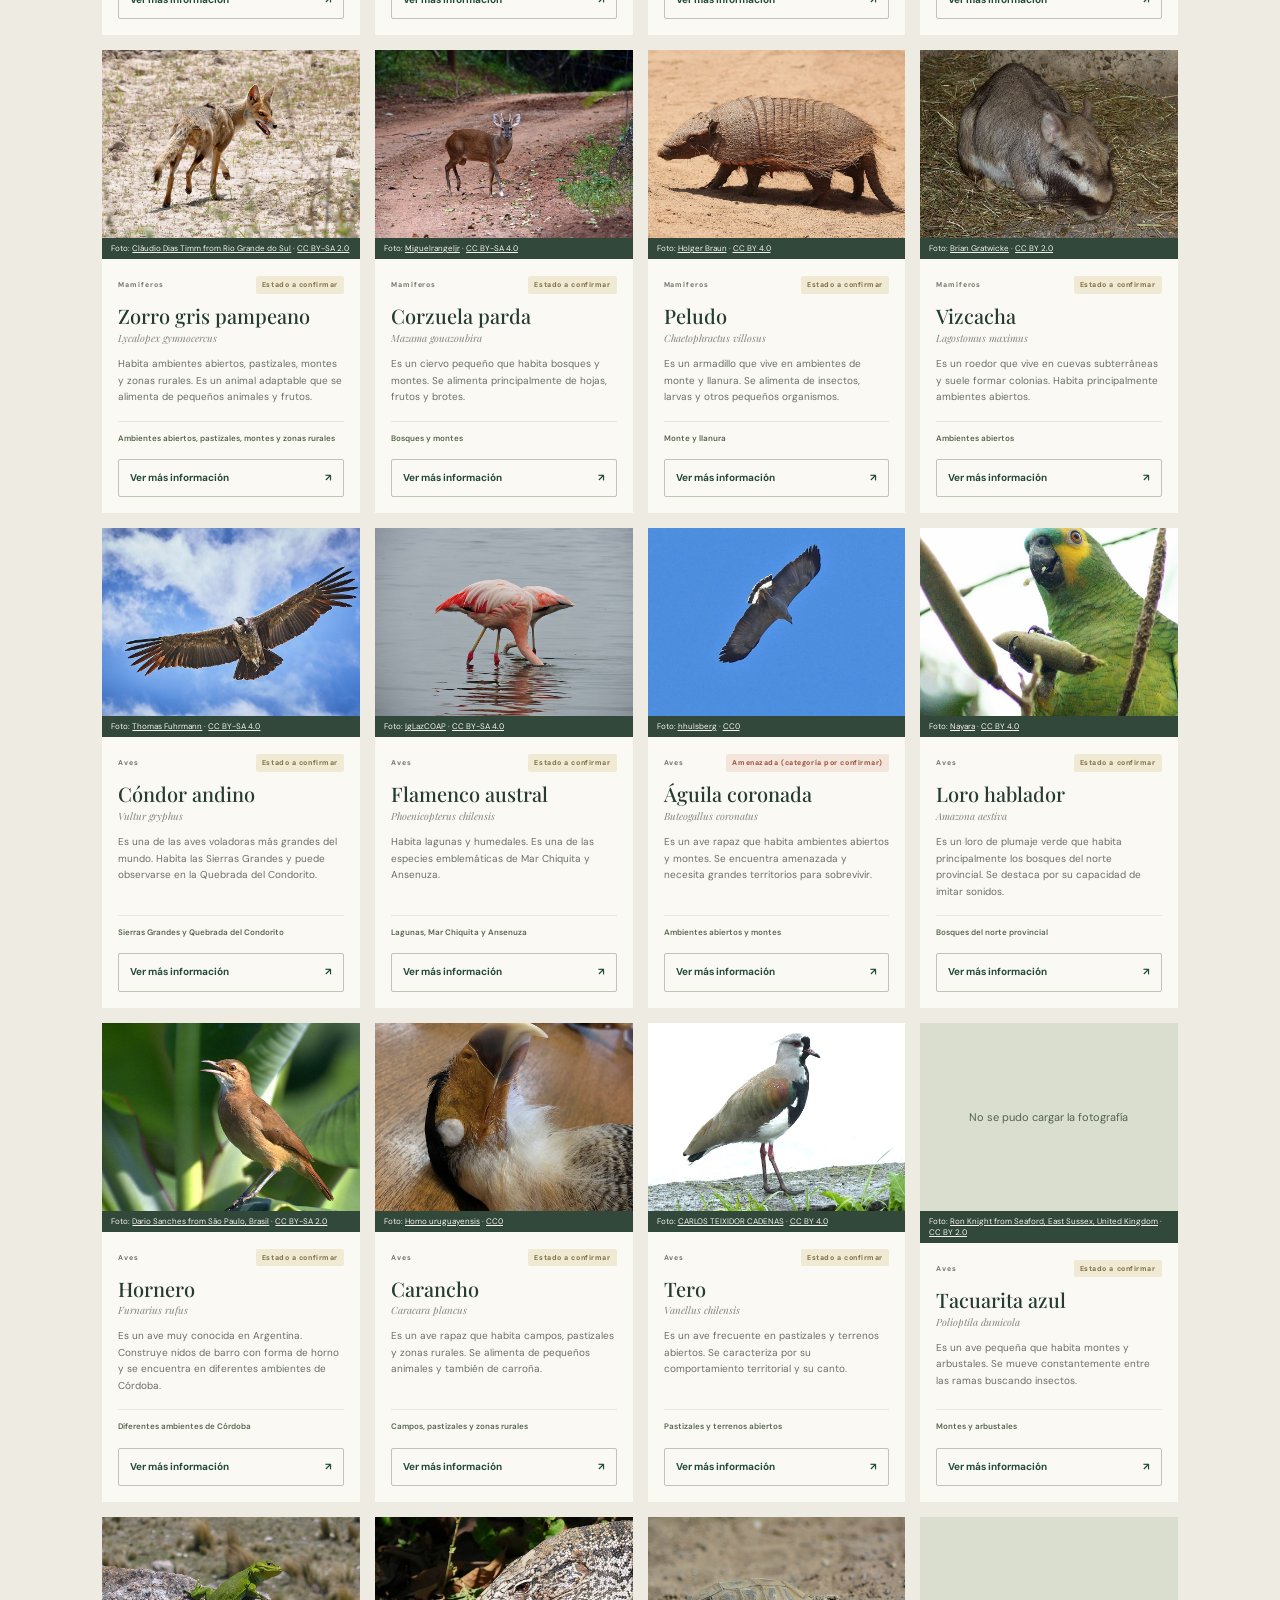
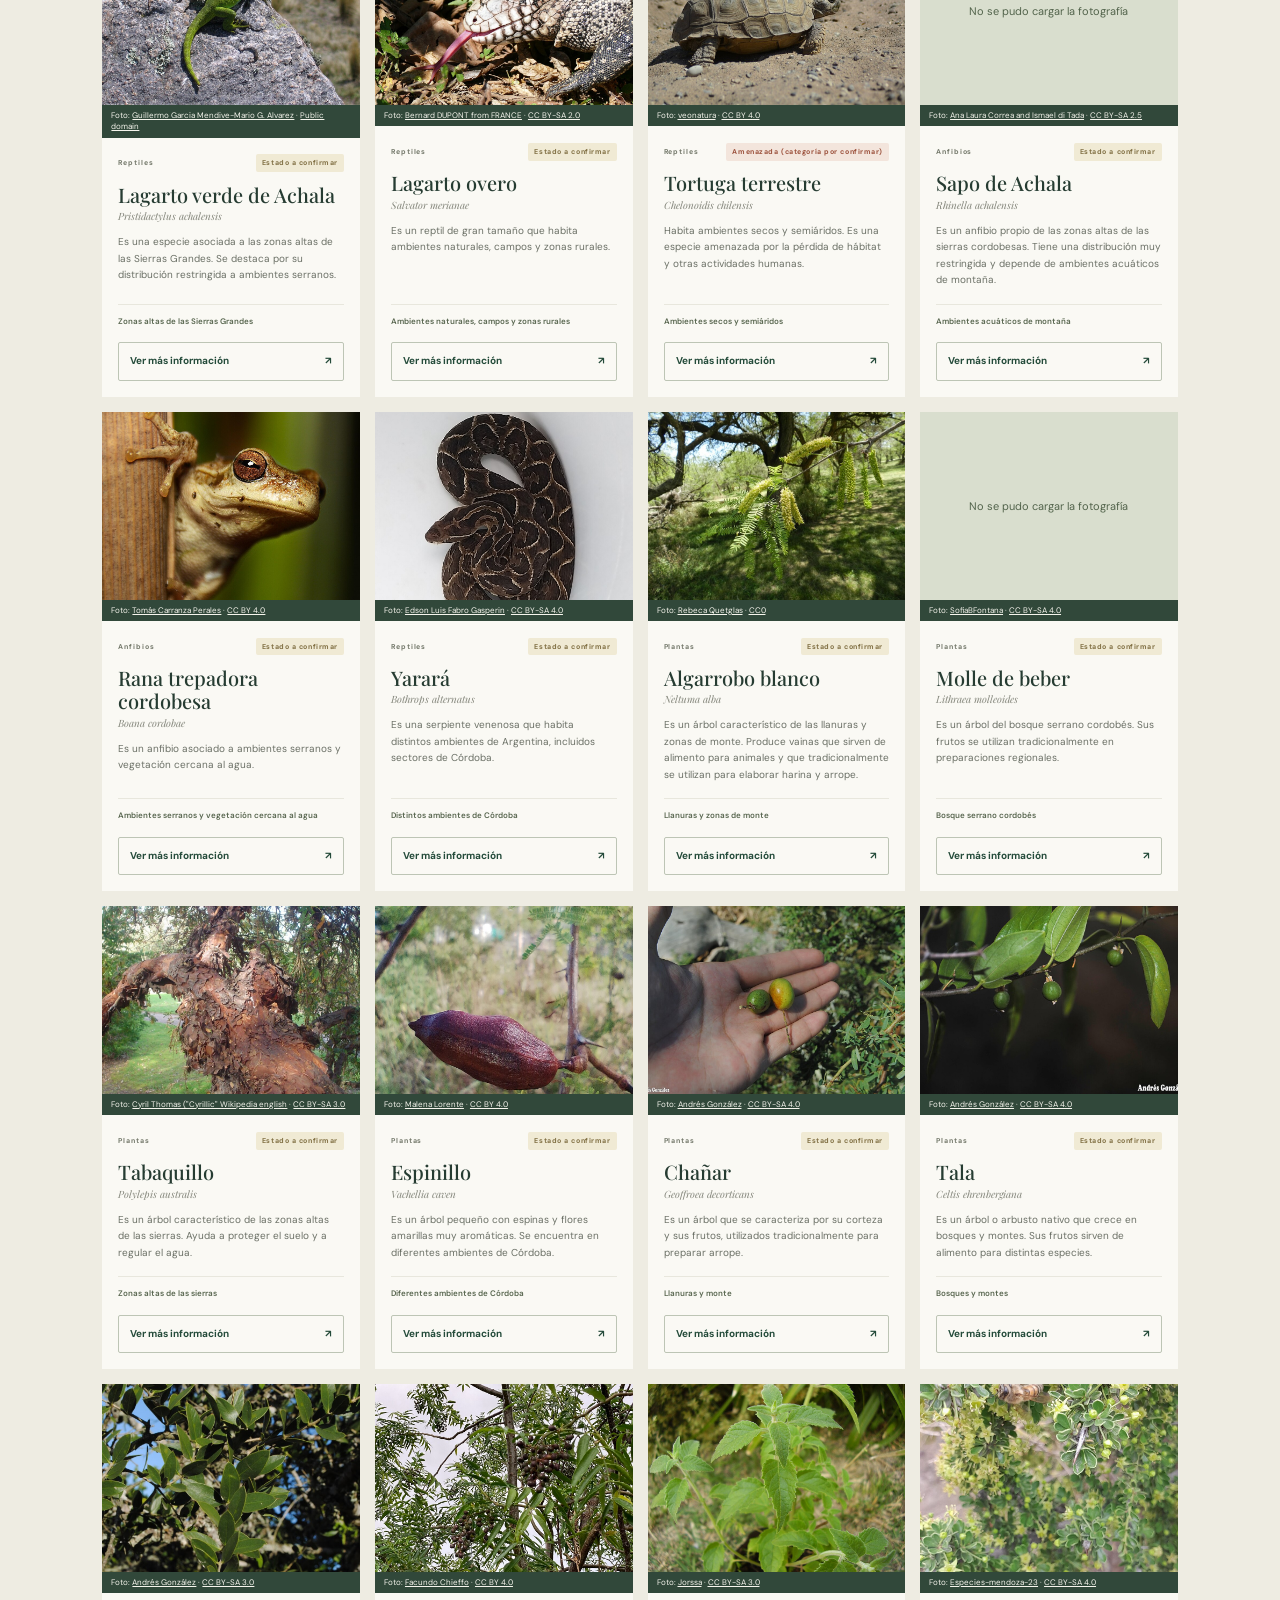
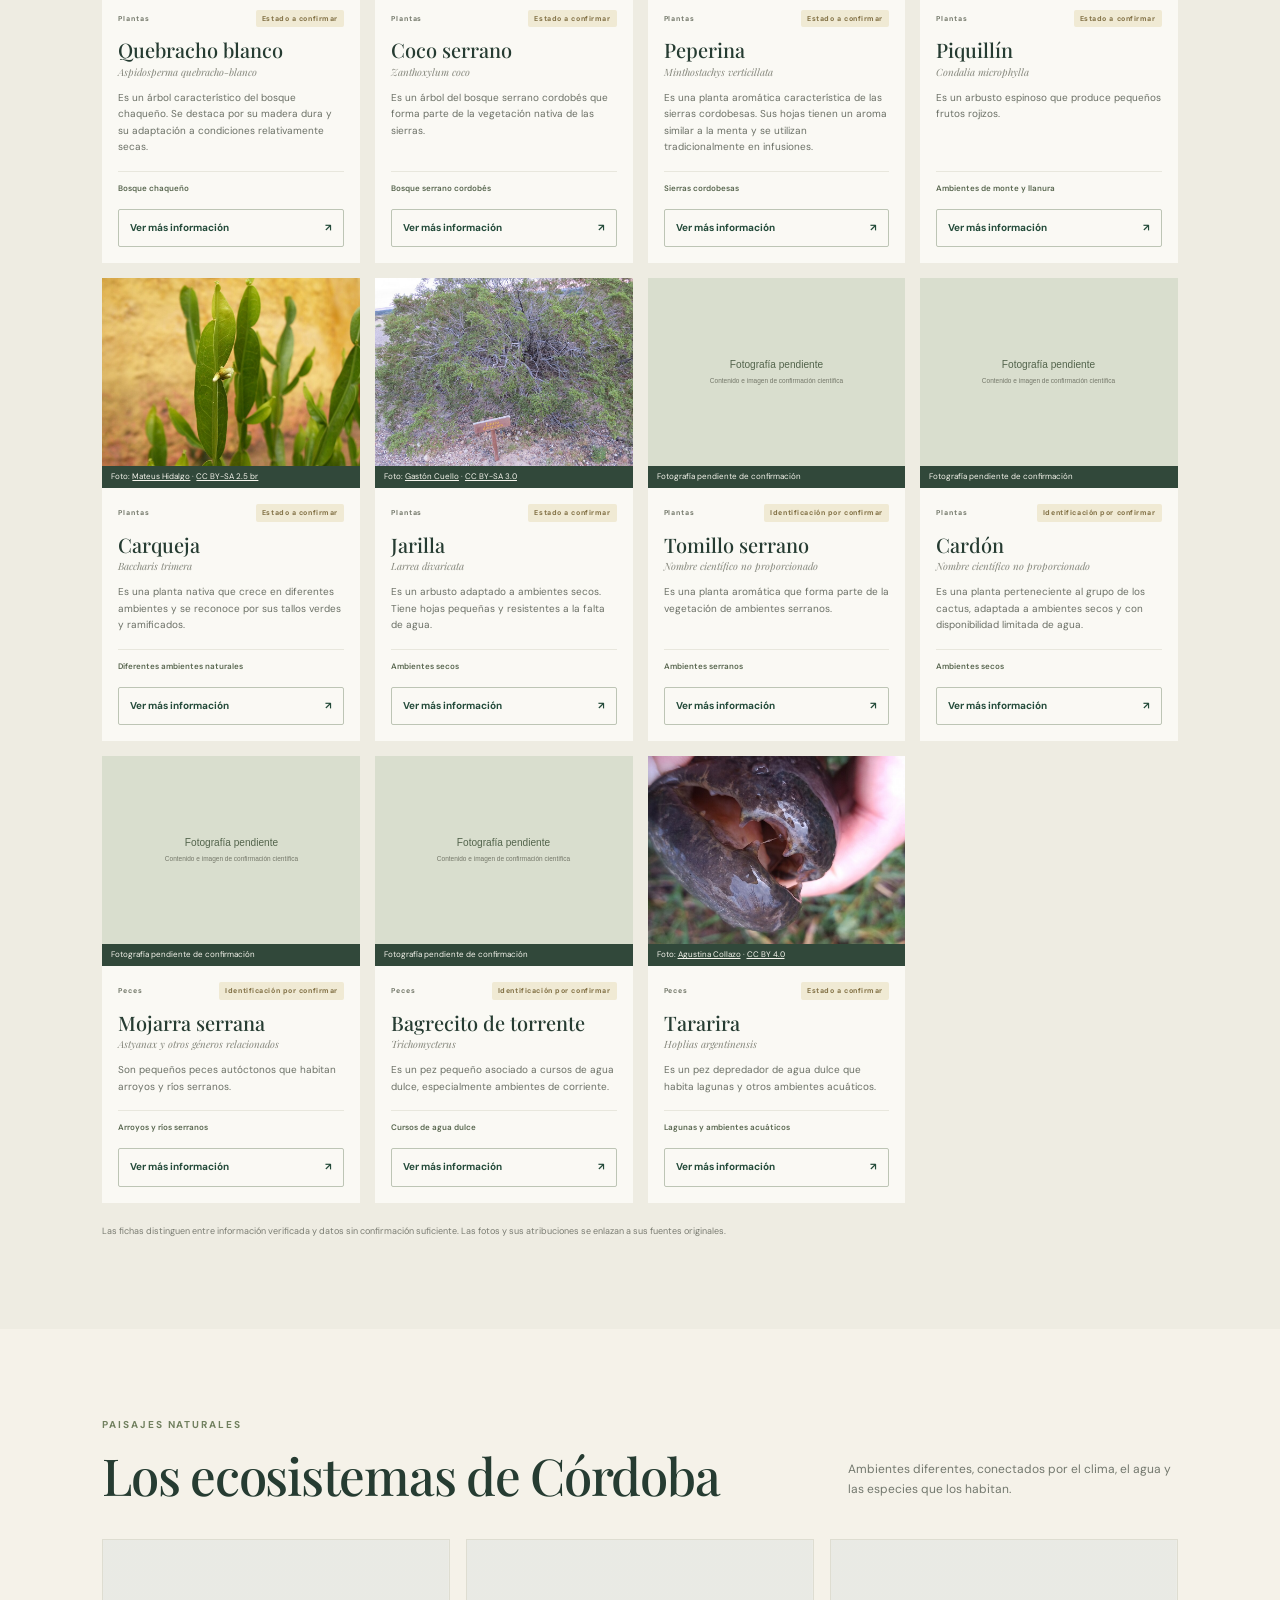
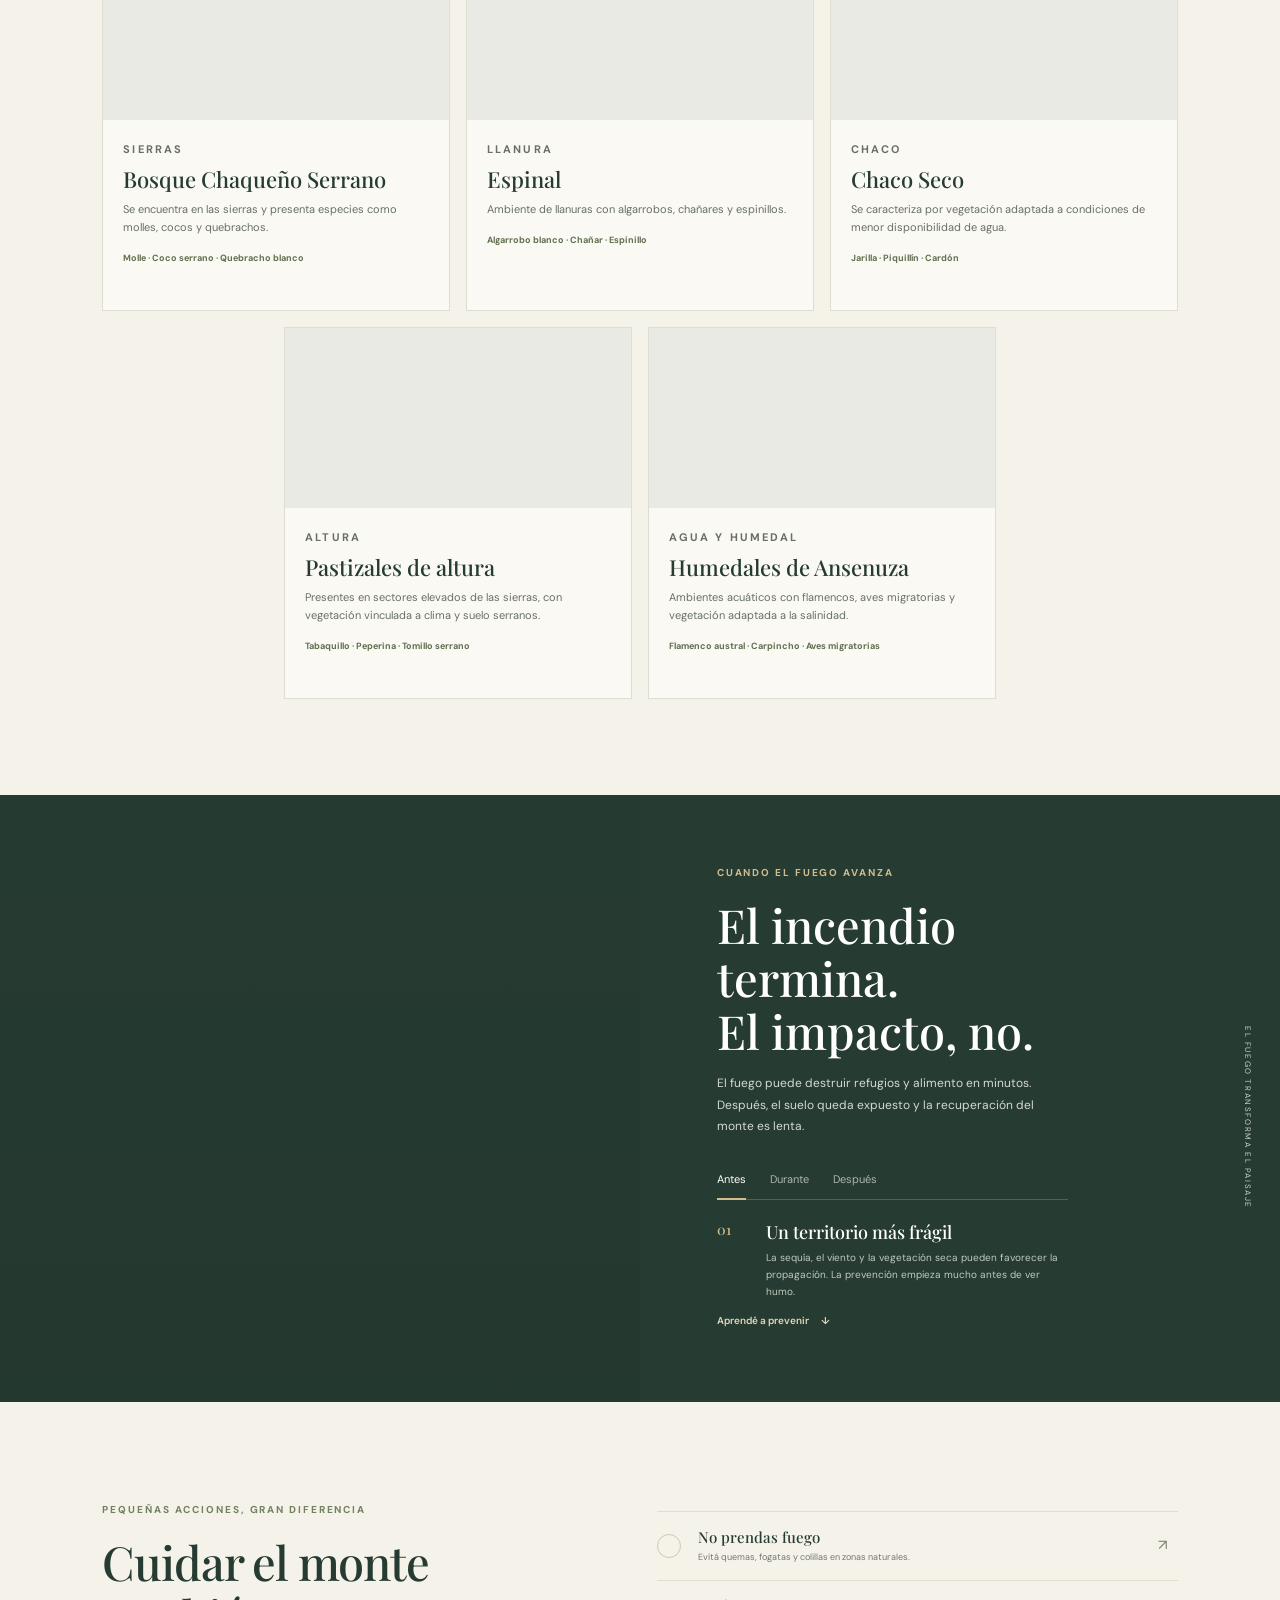
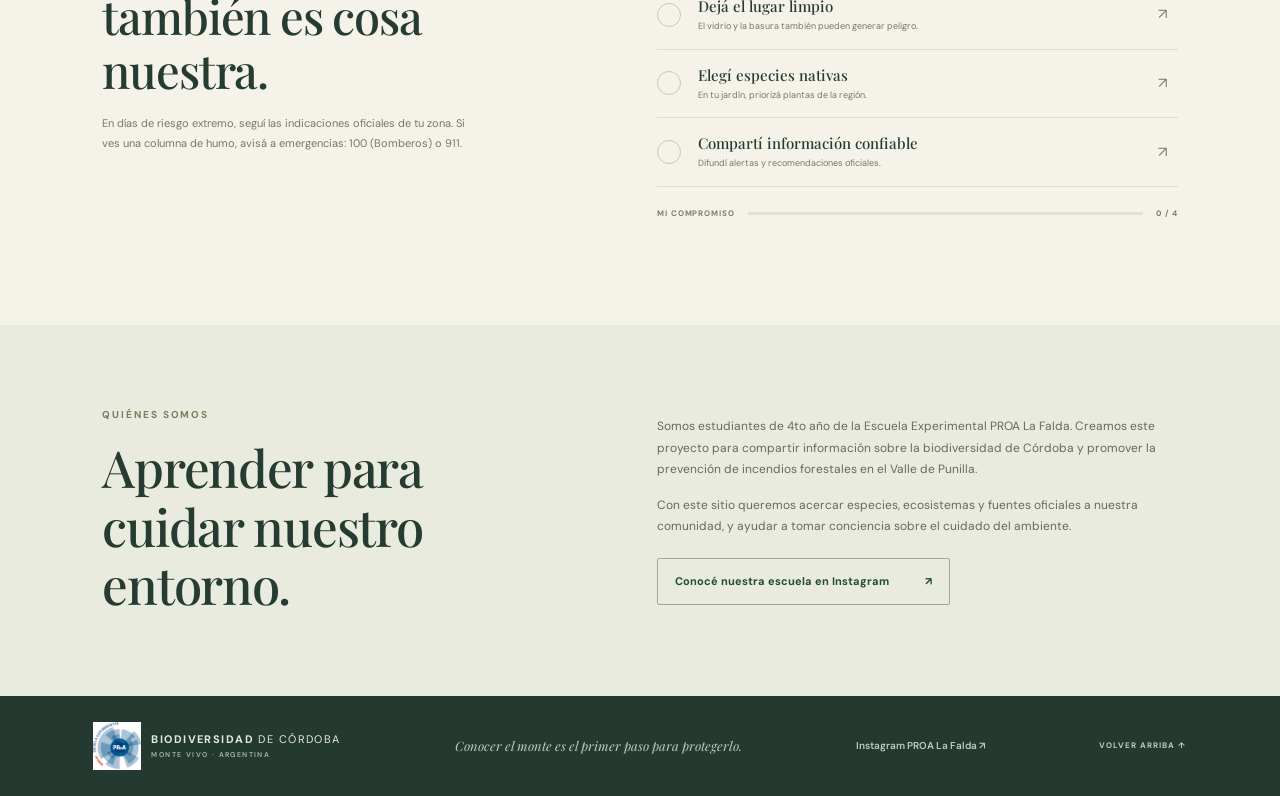
==== commit 2eab4bb1: "logo proa y creditos a los estudiantes" ====
--- a/index.html
+++ b/index.html
@@ -15,7 +15,7 @@
 <body>
   <header class="site-header">
     <a class="brand" href="#" aria-label="Monte vivo, inicio">
-      <span class="brand-mark" aria-hidden="true">✳</span>
+      <img class="brand-logo" src="imagenes/logo-proa.png" alt="Logo de la Escuela Experimental PROA La Falda">
       <span>BIODIVERSIDAD <span class="brand-light">DE CÓRDOBA</span><small>MONTE VIVO · ARGENTINA</small></span>
     </a>
     <nav aria-label="Navegación principal">
@@ -24,6 +24,7 @@
       <a href="#ecosistemas">Ecosistemas</a>
       <a href="#incendios">Incendios</a>
       <a href="incendios.html">Riesgo de Incendios</a>
+      <a href="#sobre-nosotros">Sobre nosotros</a>
       <a class="nav-cta" href="#ayudar">Cómo ayudar <span aria-hidden="true">↗</span></a>
     </nav>
   </header>
@@ -241,11 +242,26 @@
         </div>
       </div>
     </section>
+
+    <section class="about-section" id="sobre-nosotros" aria-labelledby="about-title">
+      <div class="section-wrap about-inner">
+        <div>
+          <p class="eyebrow eyebrow-dark">QUIÉNES SOMOS</p>
+          <h2 id="about-title">Aprender para cuidar nuestro entorno.</h2>
+        </div>
+        <div class="about-copy">
+          <p>Somos estudiantes de 4to año de la Escuela Experimental PROA La Falda. Creamos este proyecto para compartir información sobre la biodiversidad de Córdoba y promover la prevención de incendios forestales en el Valle de Punilla.</p>
+          <p>Con este sitio queremos acercar especies, ecosistemas y fuentes oficiales a nuestra comunidad, y ayudar a tomar conciencia sobre el cuidado del ambiente.</p>
+          <a class="button about-instagram" href="https://www.instagram.com/proa_lafalda/" target="_blank" rel="noopener noreferrer">Conocé nuestra escuela en Instagram <span aria-hidden="true">↗</span></a>
+        </div>
+      </div>
+    </section>
   </main>
 
   <footer class="site-footer">
-    <a class="brand footer-brand" href="#"><span class="brand-mark" aria-hidden="true">✳</span><span>BIODIVERSIDAD <span class="brand-light">DE CÓRDOBA</span><small>MONTE VIVO · ARGENTINA</small></span></a>
+    <a class="brand footer-brand" href="#"><img class="brand-logo" src="imagenes/logo-proa.png" alt="Logo de la Escuela Experimental PROA La Falda"><span>BIODIVERSIDAD <span class="brand-light">DE CÓRDOBA</span><small>MONTE VIVO · ARGENTINA</small></span></a>
     <p>Conocer el monte es el primer paso para protegerlo.</p>
+    <a class="footer-instagram" href="https://www.instagram.com/proa_lafalda/" target="_blank" rel="noopener noreferrer">Instagram PROA La Falda ↗</a>
     <a class="back-top" href="#" aria-label="Volver al inicio">VOLVER ARRIBA ↑</a>
   </footer>
 </body>
--- a/style.css
+++ b/style.css
@@ -20,6 +20,7 @@
 button:focus-visible, a:focus-visible, input:focus-visible { outline: 2px solid #d59a53; outline-offset: 4px; }
 .site-header { height: 82px; padding: 0 7.3%; display: flex; align-items: center; justify-content: space-between; background: var(--paper); }
 .brand { display: inline-flex; align-items: center; gap: 10px; text-decoration: none; font-size: 13px; font-weight: 700; letter-spacing: .13em; line-height: 1.15; }
+.brand-logo { display: block; width: 48px; height: 48px; flex: 0 0 48px; object-fit: contain; }
 .brand-mark { display: grid; width: 35px; height: 35px; place-items: center; border: 1px solid #93a081; border-radius: 50%; color: var(--moss); font-size: 21px; }
 .brand-light { font-weight: 400; }
 .brand small { display: block; margin-top: 5px; color: #77796f; font-size: 8px; font-weight: 600; letter-spacing: .2em; }
@@ -147,6 +148,16 @@
 .footer-brand small { color: #adb6a6; font-size: 7px; }
 .site-footer > p { margin: 0; color: #c3cabe; font: italic 13px var(--serif); }
 .back-top { color: #c3cabe; font-size: 8px; font-weight: 700; letter-spacing: .13em; text-decoration: none; }
+.footer-instagram { color: #c3cabe; font-size: 10px; font-weight: 600; text-decoration: none; }
+.footer-instagram:hover { color: white; }
+
+.about-section { padding: 82px 0; background: #e9ebdf; }
+.about-inner { display: grid; grid-template-columns: .9fr 1.1fr; gap: 12%; align-items: center; }
+.about-inner h2 { max-width: 430px; margin: 14px 0 0; font: 500 clamp(36px, 4.2vw, 51px)/1.15 var(--serif); letter-spacing: -.025em; }
+.about-copy { max-width: 520px; color: #626b60; font-size: 12px; line-height: 1.8; }
+.about-copy p { margin: 0 0 14px; }
+.about-instagram { margin-top: 6px; border-color: #9fa995; color: var(--green); background: transparent; }
+.about-instagram:hover { color: white; background: var(--green); }
 
 @media (min-width: 1400px) {
   .hero { min-height: 680px; }
@@ -160,11 +171,13 @@
   .card-content > p:not(.scientific) { min-height: 60px; }
   .fire-content { padding-right: 12%; padding-left: 10%; }
   .help-section { gap: 7%; }
+  .about-inner { gap: 7%; }
 }
 @media (max-width: 600px) {
   html { scroll-padding-top: 15px; }
   .site-header { height: auto; min-height: 74px; padding: 13px 6%; align-items: flex-start; gap: 13px; }
   .brand { gap: 7px; font-size: 10px; }
+  .brand-logo { width: 38px; height: 38px; flex-basis: 38px; }
   .brand-mark { width: 30px; height: 30px; font-size: 18px; }
   .brand small { font-size: 6px; }
   .site-header nav { justify-content: flex-end; flex-wrap: wrap; gap: 8px 14px; padding-top: 5px; }
@@ -205,6 +218,9 @@
   .fire-side-label { top: 14%; right: 4%; }
   .help-section { grid-template-columns: 1fr; gap: 25px; padding-top: 70px; padding-bottom: 75px; }
   .help-intro h2 { font-size: 39px; }
+  .about-section { padding: 65px 0; }
+  .about-inner { grid-template-columns: 1fr; gap: 20px; }
+  .about-inner h2 { font-size: 39px; }
   .action-item { gap: 9px; }
   .action-item strong { font-size: 14px; }
   .action-item small { font-size: 8px; }
